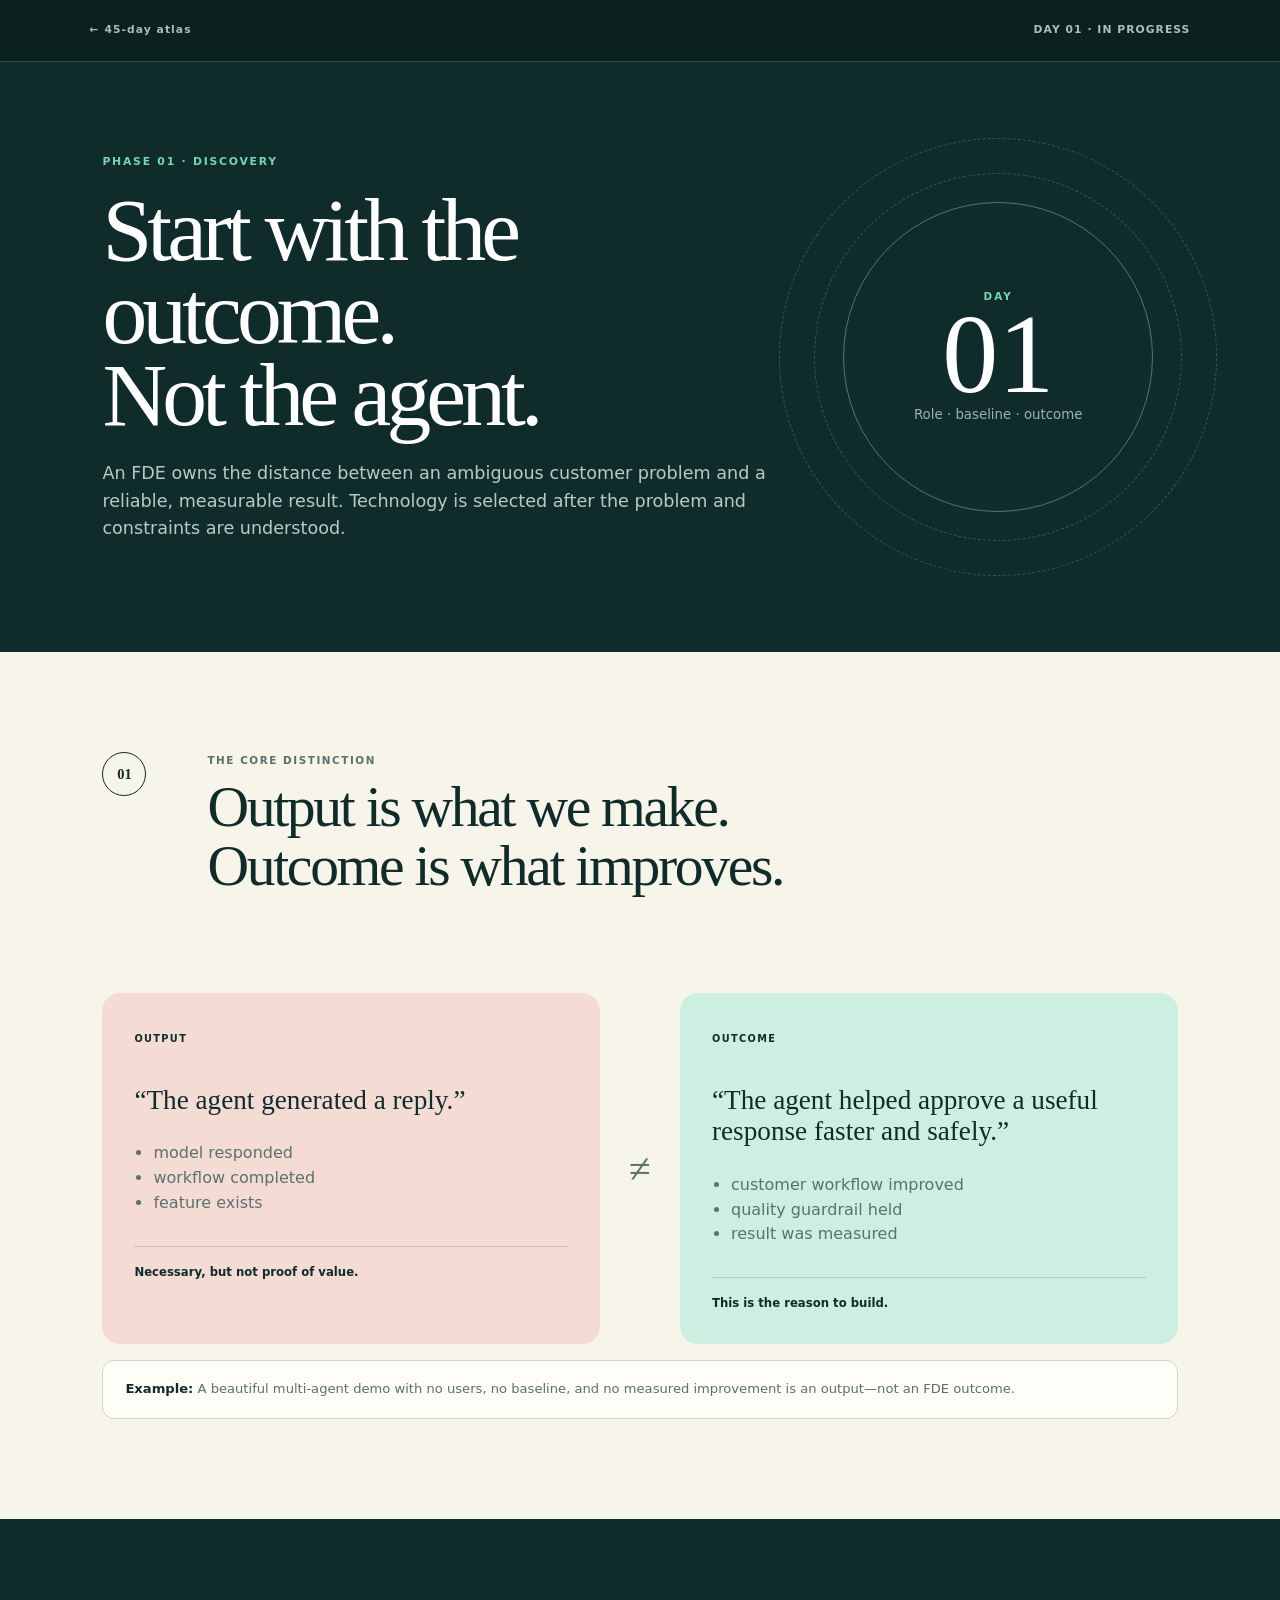
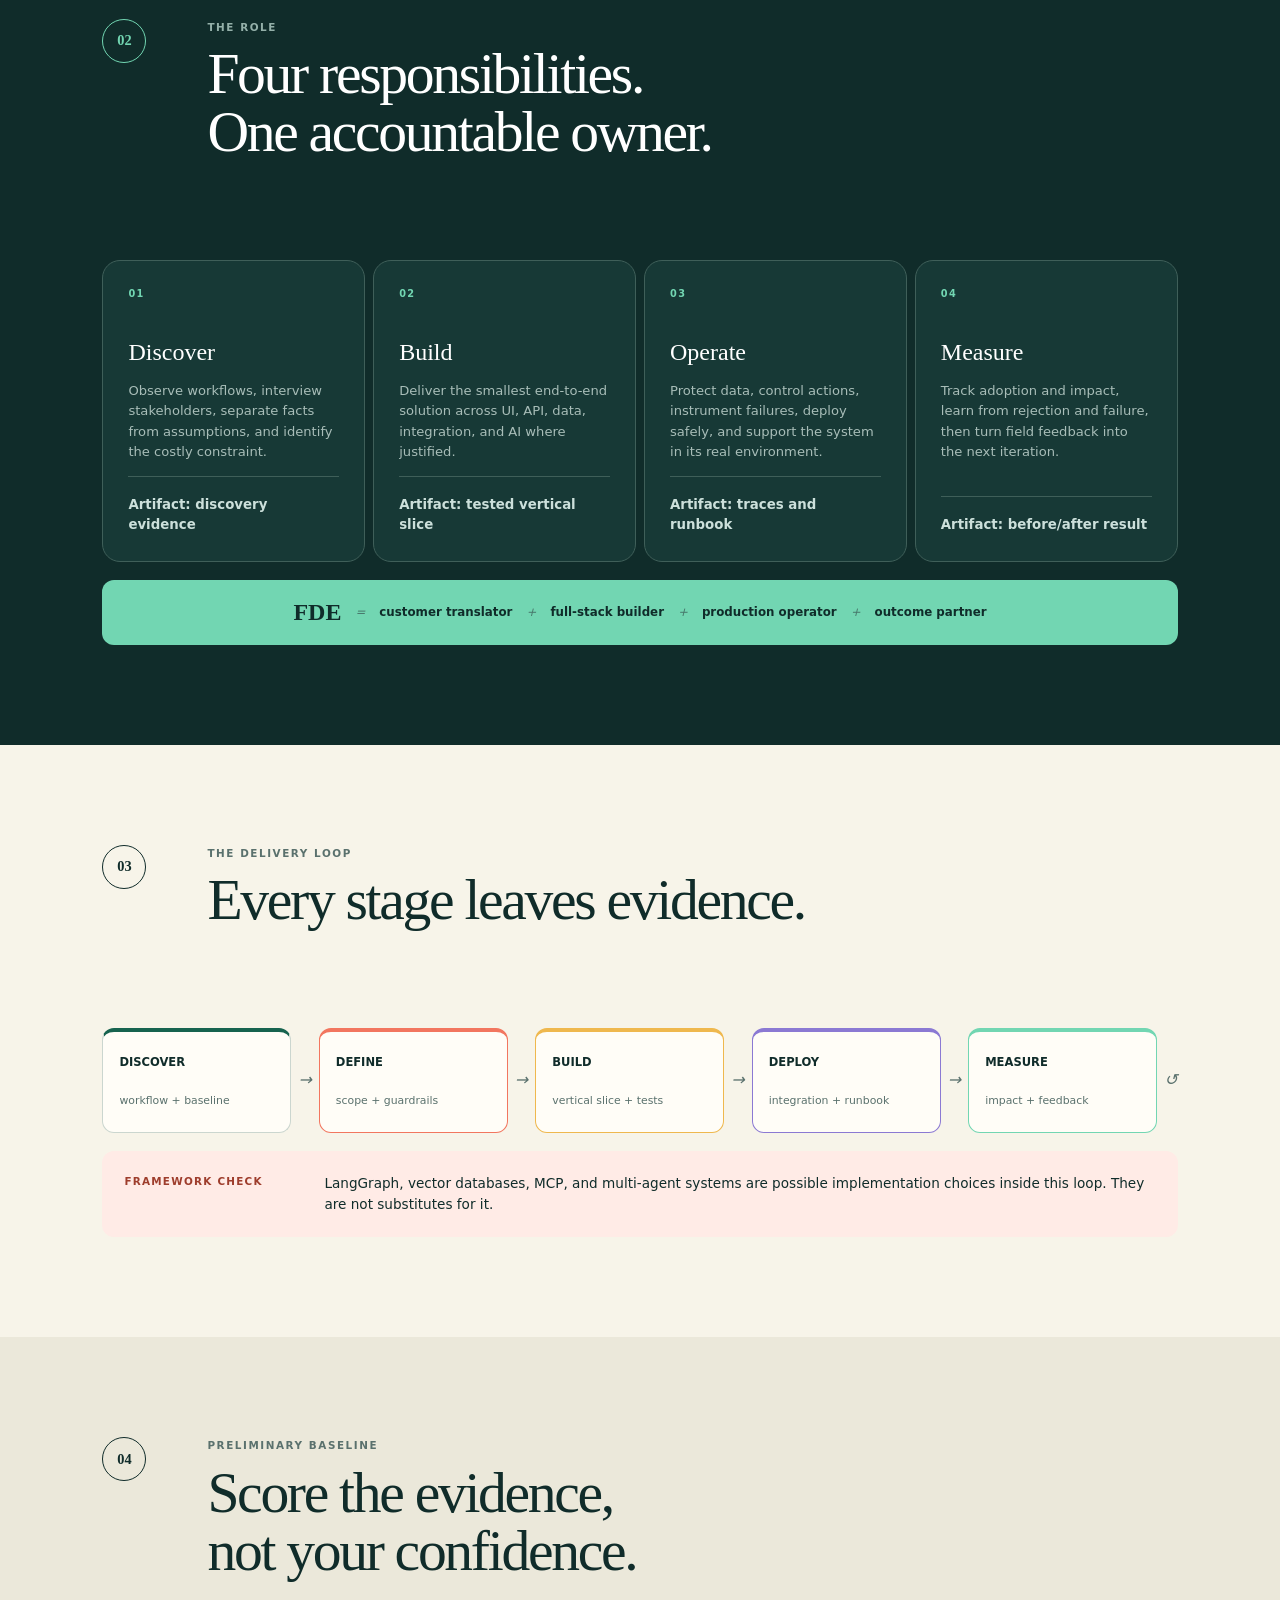
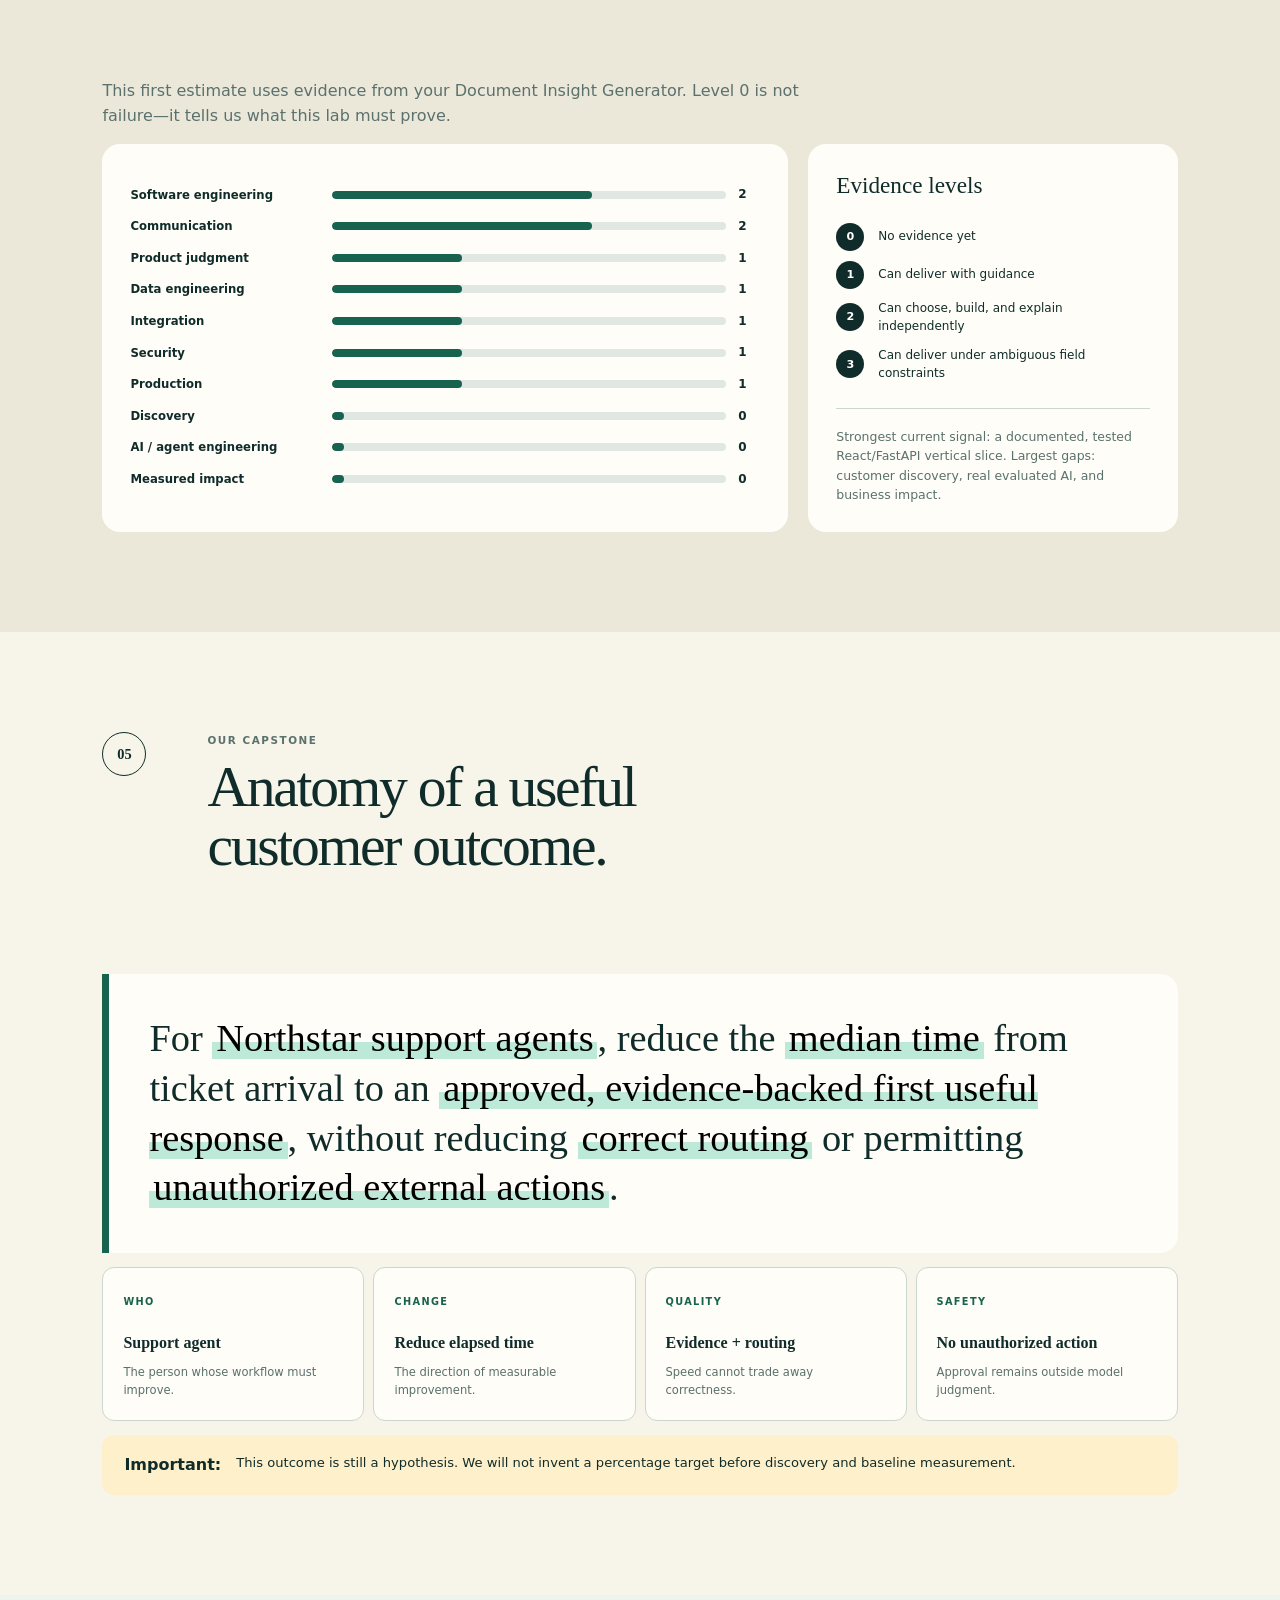
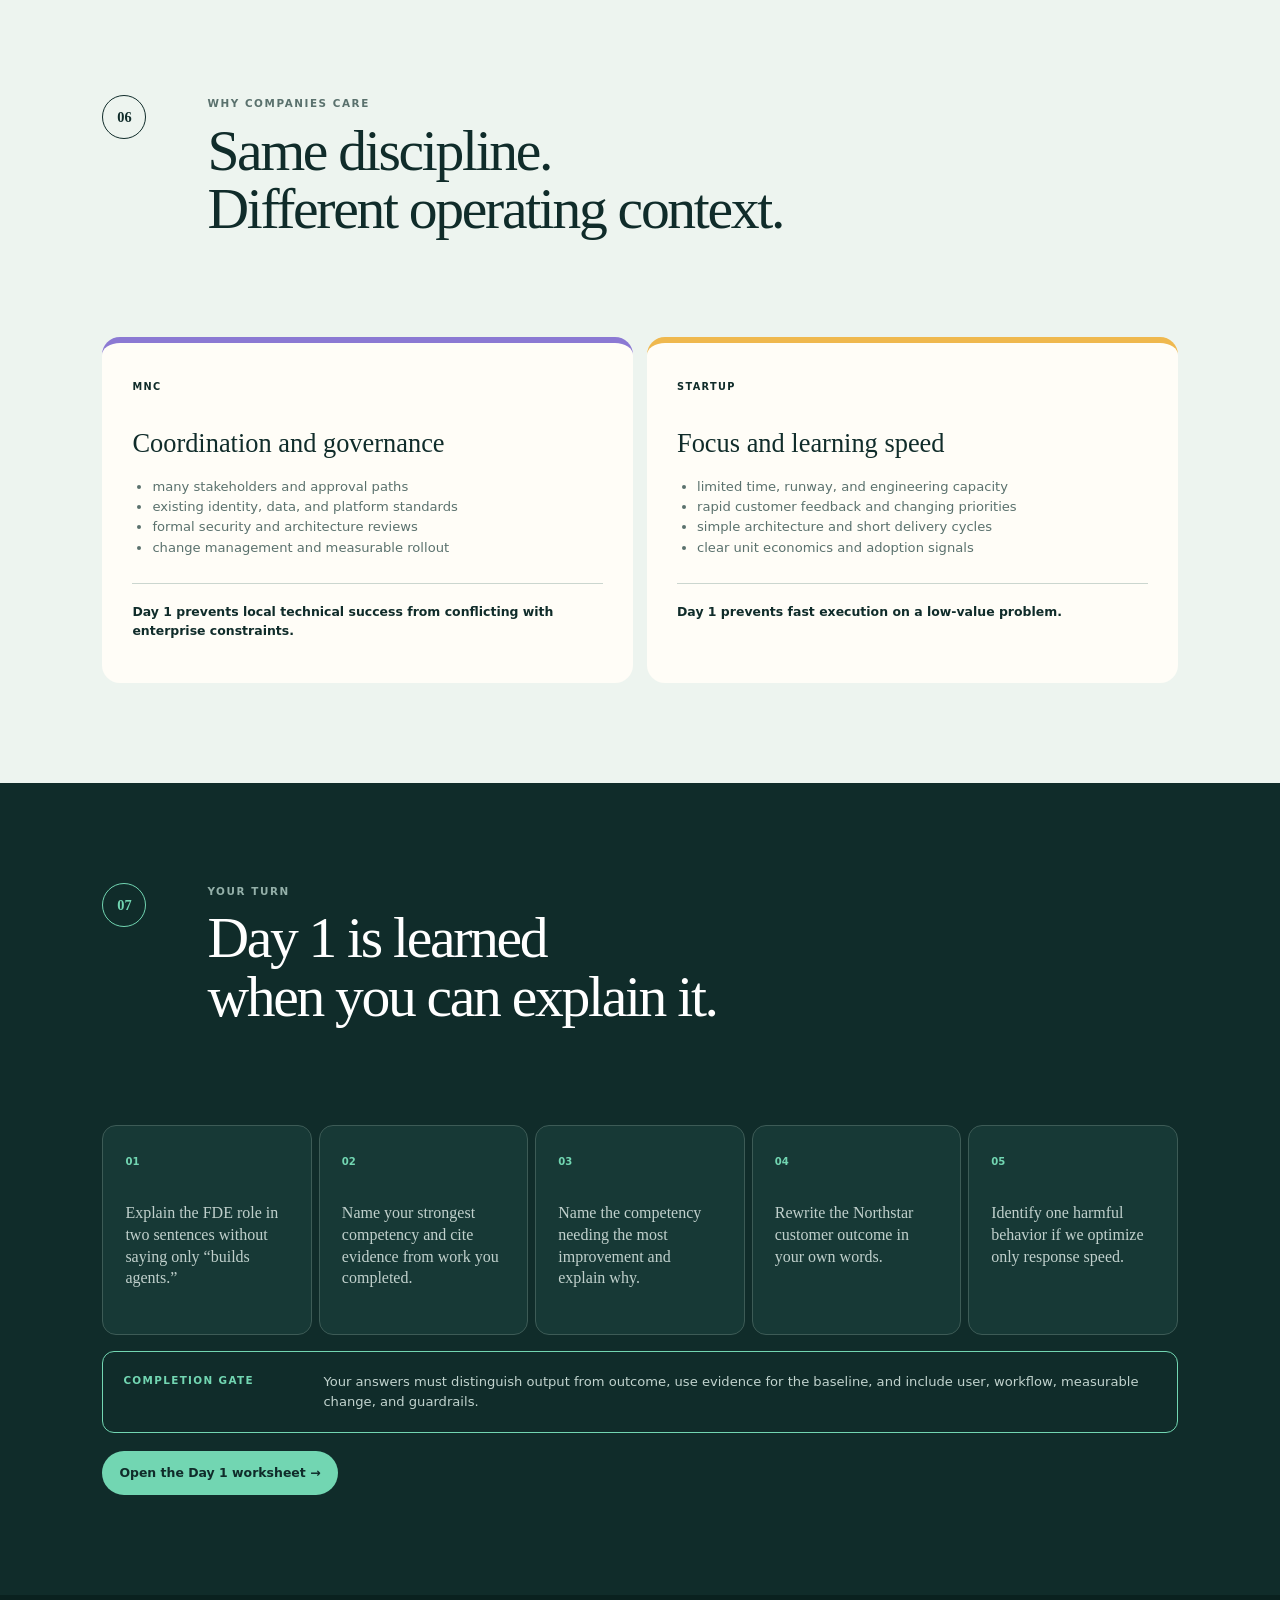
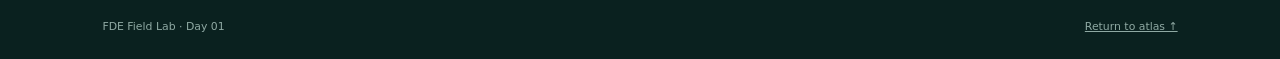
==== learning-atlas/days/day-01.html @ 6eaf43d4 "day-01: start FDE field learning lab Amp-Thread-ID: https://ampcode.com/threads/T-01a08b9e-457f-76ce" ====
<!doctype html>
<html lang="en">
<head>
  <meta charset="utf-8">
  <meta name="viewport" content="width=device-width, initial-scale=1">
  <meta name="description" content="Day 1 visual lesson: the FDE role, evidence baseline, and customer outcome.">
  <title>Day 01 — FDE Role & Customer Outcome</title>
  <link rel="stylesheet" href="day-01.css">
</head>
<body>
  <a class="skip" href="#lesson">Skip to lesson</a>
  <header class="topbar"><a href="../index.html">← 45-day atlas</a><span>DAY 01 · IN PROGRESS</span></header>

  <main id="lesson">
    <section class="hero">
      <div class="hero-copy">
        <p class="eyebrow">PHASE 01 · DISCOVERY</p>
        <h1>Start with the outcome.<br>Not the agent.</h1>
        <p>An FDE owns the distance between an ambiguous customer problem and a reliable, measurable result. Technology is selected after the problem and constraints are understood.</p>
      </div>
      <div class="day-stamp"><span>DAY</span><b>01</b><small>Role · baseline · outcome</small></div>
    </section>

    <section class="section contrast">
      <div class="section-title"><span>01</span><div><p>THE CORE DISTINCTION</p><h2>Output is what we make.<br>Outcome is what improves.</h2></div></div>
      <div class="contrast-grid">
        <article class="output"><span>OUTPUT</span><h3>“The agent generated a reply.”</h3><ul><li>model responded</li><li>workflow completed</li><li>feature exists</li></ul><b>Necessary, but not proof of value.</b></article>
        <div class="not-equal" aria-label="does not necessarily equal">≠</div>
        <article class="outcome"><span>OUTCOME</span><h3>“The agent helped approve a useful response faster and safely.”</h3><ul><li>customer workflow improved</li><li>quality guardrail held</li><li>result was measured</li></ul><b>This is the reason to build.</b></article>
      </div>
      <aside class="example"><b>Example:</b> A beautiful multi-agent demo with no users, no baseline, and no measured improvement is an output—not an FDE outcome.</aside>
    </section>

    <section class="section role">
      <div class="section-title light"><span>02</span><div><p>THE ROLE</p><h2>Four responsibilities.<br>One accountable owner.</h2></div></div>
      <div class="role-grid">
        <article><b>01</b><h3>Discover</h3><p>Observe workflows, interview stakeholders, separate facts from assumptions, and identify the costly constraint.</p><small>Artifact: discovery evidence</small></article>
        <article><b>02</b><h3>Build</h3><p>Deliver the smallest end-to-end solution across UI, API, data, integration, and AI where justified.</p><small>Artifact: tested vertical slice</small></article>
        <article><b>03</b><h3>Operate</h3><p>Protect data, control actions, instrument failures, deploy safely, and support the system in its real environment.</p><small>Artifact: traces and runbook</small></article>
        <article><b>04</b><h3>Measure</h3><p>Track adoption and impact, learn from rejection and failure, then turn field feedback into the next iteration.</p><small>Artifact: before/after result</small></article>
      </div>
      <div class="role-equation"><span>FDE</span><i>=</i><b>customer translator</b><i>+</i><b>full-stack builder</b><i>+</i><b>production operator</b><i>+</i><b>outcome partner</b></div>
    </section>

    <section class="section loop-section">
      <div class="section-title"><span>03</span><div><p>THE DELIVERY LOOP</p><h2>Every stage leaves evidence.</h2></div></div>
      <div class="loop">
        <article><b>DISCOVER</b><span>workflow + baseline</span></article><i>→</i>
        <article><b>DEFINE</b><span>scope + guardrails</span></article><i>→</i>
        <article><b>BUILD</b><span>vertical slice + tests</span></article><i>→</i>
        <article><b>DEPLOY</b><span>integration + runbook</span></article><i>→</i>
        <article><b>MEASURE</b><span>impact + feedback</span></article><i>↺</i>
      </div>
      <div class="framework-warning"><span>FRAMEWORK CHECK</span><p>LangGraph, vector databases, MCP, and multi-agent systems are possible implementation choices inside this loop. They are not substitutes for it.</p></div>
    </section>

    <section class="section baseline">
      <div class="section-title"><span>04</span><div><p>PRELIMINARY BASELINE</p><h2>Score the evidence,<br>not your confidence.</h2></div></div>
      <p class="intro">This first estimate uses evidence from your Document Insight Generator. Level 0 is not failure—it tells us what this lab must prove.</p>
      <div class="baseline-layout">
        <div class="bars" aria-label="Preliminary competency levels from zero to three">
          <div><span>Software engineering</span><i><b style="--score: 66%"></b></i><strong>2</strong></div>
          <div><span>Communication</span><i><b style="--score: 66%"></b></i><strong>2</strong></div>
          <div><span>Product judgment</span><i><b style="--score: 33%"></b></i><strong>1</strong></div>
          <div><span>Data engineering</span><i><b style="--score: 33%"></b></i><strong>1</strong></div>
          <div><span>Integration</span><i><b style="--score: 33%"></b></i><strong>1</strong></div>
          <div><span>Security</span><i><b style="--score: 33%"></b></i><strong>1</strong></div>
          <div><span>Production</span><i><b style="--score: 33%"></b></i><strong>1</strong></div>
          <div><span>Discovery</span><i><b style="--score: 3%"></b></i><strong>0</strong></div>
          <div><span>AI / agent engineering</span><i><b style="--score: 3%"></b></i><strong>0</strong></div>
          <div><span>Measured impact</span><i><b style="--score: 3%"></b></i><strong>0</strong></div>
        </div>
        <div class="level-key"><h3>Evidence levels</h3><div><b>0</b><span>No evidence yet</span></div><div><b>1</b><span>Can deliver with guidance</span></div><div><b>2</b><span>Can choose, build, and explain independently</span></div><div><b>3</b><span>Can deliver under ambiguous field constraints</span></div><p>Strongest current signal: a documented, tested React/FastAPI vertical slice. Largest gaps: customer discovery, real evaluated AI, and business impact.</p></div>
      </div>
    </section>

    <section class="section customer-outcome">
      <div class="section-title"><span>05</span><div><p>OUR CAPSTONE</p><h2>Anatomy of a useful<br>customer outcome.</h2></div></div>
      <blockquote>For <mark>Northstar support agents</mark>, reduce the <mark>median time</mark> from ticket arrival to an <mark>approved, evidence-backed first useful response</mark>, without reducing <mark>correct routing</mark> or permitting <mark>unauthorized external actions</mark>.</blockquote>
      <div class="anatomy">
        <article><span>WHO</span><b>Support agent</b><p>The person whose workflow must improve.</p></article>
        <article><span>CHANGE</span><b>Reduce elapsed time</b><p>The direction of measurable improvement.</p></article>
        <article><span>QUALITY</span><b>Evidence + routing</b><p>Speed cannot trade away correctness.</p></article>
        <article><span>SAFETY</span><b>No unauthorized action</b><p>Approval remains outside model judgment.</p></article>
      </div>
      <div class="hypothesis"><b>Important:</b><p>This outcome is still a hypothesis. We will not invent a percentage target before discovery and baseline measurement.</p></div>
    </section>

    <section class="section contexts">
      <div class="section-title"><span>06</span><div><p>WHY COMPANIES CARE</p><h2>Same discipline.<br>Different operating context.</h2></div></div>
      <div class="context-grid">
        <article class="mnc"><span>MNC</span><h3>Coordination and governance</h3><ul><li>many stakeholders and approval paths</li><li>existing identity, data, and platform standards</li><li>formal security and architecture reviews</li><li>change management and measurable rollout</li></ul><p>Day 1 prevents local technical success from conflicting with enterprise constraints.</p></article>
        <article class="startup"><span>STARTUP</span><h3>Focus and learning speed</h3><ul><li>limited time, runway, and engineering capacity</li><li>rapid customer feedback and changing priorities</li><li>simple architecture and short delivery cycles</li><li>clear unit economics and adoption signals</li></ul><p>Day 1 prevents fast execution on a low-value problem.</p></article>
      </div>
    </section>

    <section class="section exercise">
      <div class="section-title light"><span>07</span><div><p>YOUR TURN</p><h2>Day 1 is learned<br>when you can explain it.</h2></div></div>
      <ol>
        <li><span>01</span><p>Explain the FDE role in two sentences without saying only “builds agents.”</p></li>
        <li><span>02</span><p>Name your strongest competency and cite evidence from work you completed.</p></li>
        <li><span>03</span><p>Name the competency needing the most improvement and explain why.</p></li>
        <li><span>04</span><p>Rewrite the Northstar customer outcome in your own words.</p></li>
        <li><span>05</span><p>Identify one harmful behavior if we optimize only response speed.</p></li>
      </ol>
      <div class="gate"><span>COMPLETION GATE</span><p>Your answers must distinguish output from outcome, use evidence for the baseline, and include user, workflow, measurable change, and guardrails.</p></div>
      <a class="worksheet" href="../../progress/day-01.md">Open the Day 1 worksheet →</a>
    </section>
  </main>
  <footer><span>FDE Field Lab · Day 01</span><a href="../index.html">Return to atlas ↑</a></footer>
</body>
</html>
---- learning-atlas/days/day-01.css ----
:root { --ink:#102c2a; --deep:#0a211f; --paper:#f7f4e9; --white:#fffdf7; --muted:#5a716d; --mint:#72d6b2; --mint-dark:#17634f; --coral:#f2765f; --amber:#efb84e; --violet:#8b79d3; --line:#cbd6cf; --radius:18px; }
* { box-sizing:border-box; }
html { scroll-behavior:smooth; }
body { margin:0; background:var(--paper); color:var(--ink); font-family:Inter,ui-sans-serif,system-ui,-apple-system,"Segoe UI",sans-serif; line-height:1.55; }
a { color:inherit; }
.skip { position:fixed; top:-100px; left:20px; z-index:50; padding:10px 14px; background:var(--mint); color:var(--ink); }.skip:focus{top:10px}
.topbar { min-height:62px; padding:0 clamp(20px,7vw,110px); display:flex; justify-content:space-between; align-items:center; background:var(--deep); color:#a9c0ba; border-bottom:1px solid #294943; font-size:.67rem; font-weight:850; letter-spacing:.1em; }.topbar a{text-decoration:none}.topbar a:hover{color:white}
.hero { min-height:590px; padding:90px clamp(20px,8vw,130px); display:grid; grid-template-columns:1.3fr .7fr; gap:50px; align-items:center; overflow:hidden; background:var(--ink); color:white; }
.eyebrow { color:var(--mint); font-size:.68rem; font-weight:900; letter-spacing:.16em; }
h1,h2,h3,p{margin-top:0}.hero h1{margin:18px 0 24px; font:500 clamp(3.4rem,7vw,7.2rem)/.92 Georgia,serif; letter-spacing:-.055em}.hero-copy>p:last-child{max-width:700px;color:#b7cbc5;font-size:1.1rem}
.day-stamp { width:min(310px,100%); aspect-ratio:1; justify-self:center; display:flex; flex-direction:column; align-items:center; justify-content:center; position:relative; border:1px solid #54746d; border-radius:50%; }.day-stamp::before,.day-stamp::after{content:"";position:absolute;border:1px dashed #385952;border-radius:50%}.day-stamp::before{inset:-30px}.day-stamp::after{inset:-65px}.day-stamp span{color:var(--mint);font-size:.65rem;font-weight:900;letter-spacing:.2em}.day-stamp b{font:500 7rem/.9 Georgia,serif}.day-stamp small{color:#9bb3ad}
.section { max-width:1500px; margin:auto; padding:100px clamp(20px,8vw,130px); }.section-title{display:grid;grid-template-columns:80px 1fr;gap:25px;margin-bottom:50px}.section-title>span{width:44px;height:44px;display:grid;place-items:center;border:1px solid var(--ink);border-radius:50%;font:700 .9rem Georgia,serif}.section-title p{margin-bottom:10px;color:var(--muted);font-size:.65rem;font-weight:900;letter-spacing:.15em}.section-title h2{font:500 clamp(2.3rem,4.5vw,4.6rem)/1.02 Georgia,serif;letter-spacing:-.04em}.section-title.light>span{border-color:var(--mint);color:var(--mint)}.section-title.light p{color:#94b0a9}.section-title.light h2{color:white}
.contrast-grid{display:grid;grid-template-columns:1fr 80px 1fr;align-items:stretch}.contrast-grid article{padding:32px;border-radius:var(--radius)}.contrast-grid article>span,.role-grid b,.anatomy span,.context-grid>article>span{font-size:.61rem;font-weight:900;letter-spacing:.14em}.contrast-grid h3{margin:35px 0 25px;font:500 1.7rem/1.15 Georgia,serif}.contrast-grid ul{padding-left:19px;color:var(--muted)}.contrast-grid article>b{display:block;margin-top:30px;padding-top:16px;border-top:1px solid rgba(16,44,42,.16);font-size:.73rem}.output{background:#f4dcd5}.outcome{background:#ccefe1}.not-equal{align-self:center;text-align:center;font:500 2.5rem Georgia,serif;color:var(--muted)}.example{margin-top:16px;padding:18px 22px;border:1px solid var(--line);border-radius:12px;background:var(--white);color:var(--muted);font-size:.82rem}.example b{color:var(--ink)}
.role { max-width:none;background:var(--ink);color:white}.role-grid{display:grid;grid-template-columns:repeat(4,1fr);gap:8px}.role-grid article{min-height:290px;padding:25px;display:flex;flex-direction:column;border:1px solid #3f5f59;border-radius:var(--radius);background:#173936}.role-grid b{color:var(--mint)}.role-grid h3{margin:38px 0 15px;font:500 1.5rem Georgia,serif}.role-grid p{color:#a8bdb8;font-size:.82rem}.role-grid small{margin-top:auto;padding-top:18px;border-top:1px solid #3f5f59;color:#cce0db;font-weight:700}.role-equation{margin-top:18px;padding:19px;display:flex;gap:14px;align-items:center;justify-content:center;flex-wrap:wrap;border-radius:12px;background:var(--mint);color:var(--ink);font-size:.74rem}.role-equation span{font:600 1.5rem Georgia,serif}.role-equation i{color:#47786b}
.loop{display:flex;gap:7px;align-items:stretch}.loop article{flex:1;padding:22px 16px;display:flex;flex-direction:column;border:1px solid var(--line);border-top:4px solid var(--mint-dark);border-radius:12px;background:var(--white)}.loop article:nth-of-type(2){border-color:var(--coral)}.loop article:nth-of-type(3){border-color:var(--amber)}.loop article:nth-of-type(4){border-color:var(--violet)}.loop article:nth-of-type(5){border-color:var(--mint)}.loop b{font-size:.72rem}.loop span{margin-top:22px;color:var(--muted);font-size:.68rem}.loop i{align-self:center;color:var(--muted)}.framework-warning{margin-top:18px;padding:22px;display:grid;grid-template-columns:180px 1fr;gap:20px;border-radius:12px;background:#ffebe6}.framework-warning span{color:#9e3d2c;font-size:.65rem;font-weight:900;letter-spacing:.12em}.framework-warning p{margin:0;font-size:.85rem}
.baseline{max-width:none;background:#ebe8da}.intro{max-width:740px;color:var(--muted)}.baseline-layout{display:grid;grid-template-columns:1.3fr .7fr;gap:20px}.bars,.level-key{padding:28px;border-radius:var(--radius);background:var(--white)}.bars>div{display:grid;grid-template-columns:190px 1fr 22px;gap:12px;align-items:center;margin:13px 0}.bars span{font-size:.73rem;font-weight:700}.bars i{height:8px;overflow:hidden;border-radius:999px;background:#e1e7e2}.bars i b{display:block;width:var(--score);height:100%;border-radius:inherit;background:var(--mint-dark)}.bars strong{font-size:.75rem}.level-key h3{font:500 1.45rem Georgia,serif}.level-key>div{display:grid;grid-template-columns:32px 1fr;gap:10px;align-items:center;margin:10px 0}.level-key>div b{width:28px;height:28px;display:grid;place-items:center;border-radius:50%;background:var(--ink);color:white;font-size:.7rem}.level-key>div span{font-size:.75rem}.level-key>p{margin:25px 0 0;padding-top:18px;border-top:1px solid var(--line);color:var(--muted);font-size:.78rem}
.customer-outcome blockquote{margin:0;padding:40px;border-left:7px solid var(--mint-dark);border-radius:0 var(--radius) var(--radius) 0;background:var(--white);font:500 clamp(1.7rem,3vw,3rem)/1.3 Georgia,serif}.customer-outcome mark{padding:0 .1em;background:linear-gradient(transparent 60%,#bce9d8 60%)}.anatomy{display:grid;grid-template-columns:repeat(4,1fr);gap:9px;margin-top:14px}.anatomy article{padding:20px;border:1px solid var(--line);border-radius:12px;background:var(--white)}.anatomy span{color:var(--mint-dark)}.anatomy b{display:block;margin:18px 0 8px;font-family:Georgia,serif}.anatomy p{margin:0;color:var(--muted);font-size:.72rem}.hypothesis{margin-top:14px;padding:18px 22px;display:flex;gap:15px;border-radius:12px;background:#fff0cc}.hypothesis p{margin:0;font-size:.82rem}
.contexts{max-width:none;background:#edf4ef}.context-grid{display:grid;grid-template-columns:1fr 1fr;gap:14px}.context-grid article{padding:30px;border-radius:var(--radius);background:var(--white)}.context-grid .mnc{border-top:6px solid var(--violet)}.context-grid .startup{border-top:6px solid var(--amber)}.context-grid h3{margin:30px 0 18px;font:500 1.65rem Georgia,serif}.context-grid ul{padding-left:20px;color:var(--muted);font-size:.82rem}.context-grid p{margin-top:25px;padding-top:18px;border-top:1px solid var(--line);font-weight:700;font-size:.78rem}
.exercise{max-width:none;background:var(--ink);color:white}.exercise ol{padding:0;display:grid;grid-template-columns:repeat(5,1fr);gap:7px;list-style:none}.exercise li{min-height:210px;padding:22px;border:1px solid #3d5b56;border-radius:14px;background:#173936}.exercise li span{color:var(--mint);font-size:.63rem;font-weight:900}.exercise li p{margin-top:30px;color:#c0d0cc;font:500 1rem/1.35 Georgia,serif}.gate{margin-top:16px;padding:20px;display:grid;grid-template-columns:180px 1fr;gap:20px;border:1px solid var(--mint);border-radius:12px}.gate span{color:var(--mint);font-size:.65rem;font-weight:900;letter-spacing:.13em}.gate p{margin:0;color:#c1d3ce;font-size:.82rem}.worksheet{display:inline-block;margin-top:18px;padding:12px 17px;border-radius:999px;background:var(--mint);color:var(--ink);text-decoration:none;font-size:.78rem;font-weight:850}
footer{padding:24px clamp(20px,8vw,130px);display:flex;justify-content:space-between;background:var(--deep);color:#8fa9a3;font-size:.68rem}
@media(max-width:1000px){.hero{grid-template-columns:1fr}.day-stamp{width:230px}.role-grid{grid-template-columns:1fr 1fr}.baseline-layout{grid-template-columns:1fr}.exercise ol{grid-template-columns:repeat(3,1fr)}}
@media(max-width:700px){.hero{padding:70px 20px}.day-stamp{width:190px}.section{padding:70px 20px}.section-title{grid-template-columns:1fr;gap:12px}.contrast-grid,.context-grid{grid-template-columns:1fr}.not-equal{padding:12px}.role-grid,.anatomy{grid-template-columns:1fr 1fr}.loop{display:grid;grid-template-columns:1fr 1fr}.loop i{display:none}.framework-warning,.gate{grid-template-columns:1fr;gap:5px}.bars>div{grid-template-columns:130px 1fr 20px}.exercise ol{grid-template-columns:1fr 1fr}}
@media(max-width:420px){.role-grid,.anatomy,.loop,.exercise ol{grid-template-columns:1fr}.topbar{align-items:flex-start;gap:5px;flex-direction:column;padding:12px 20px}.contrast-grid article{padding:24px}.customer-outcome blockquote{padding:25px}.bars{padding:18px}.bars>div{grid-template-columns:110px 1fr 18px}}
@media(prefers-reduced-motion:reduce){html{scroll-behavior:auto}}
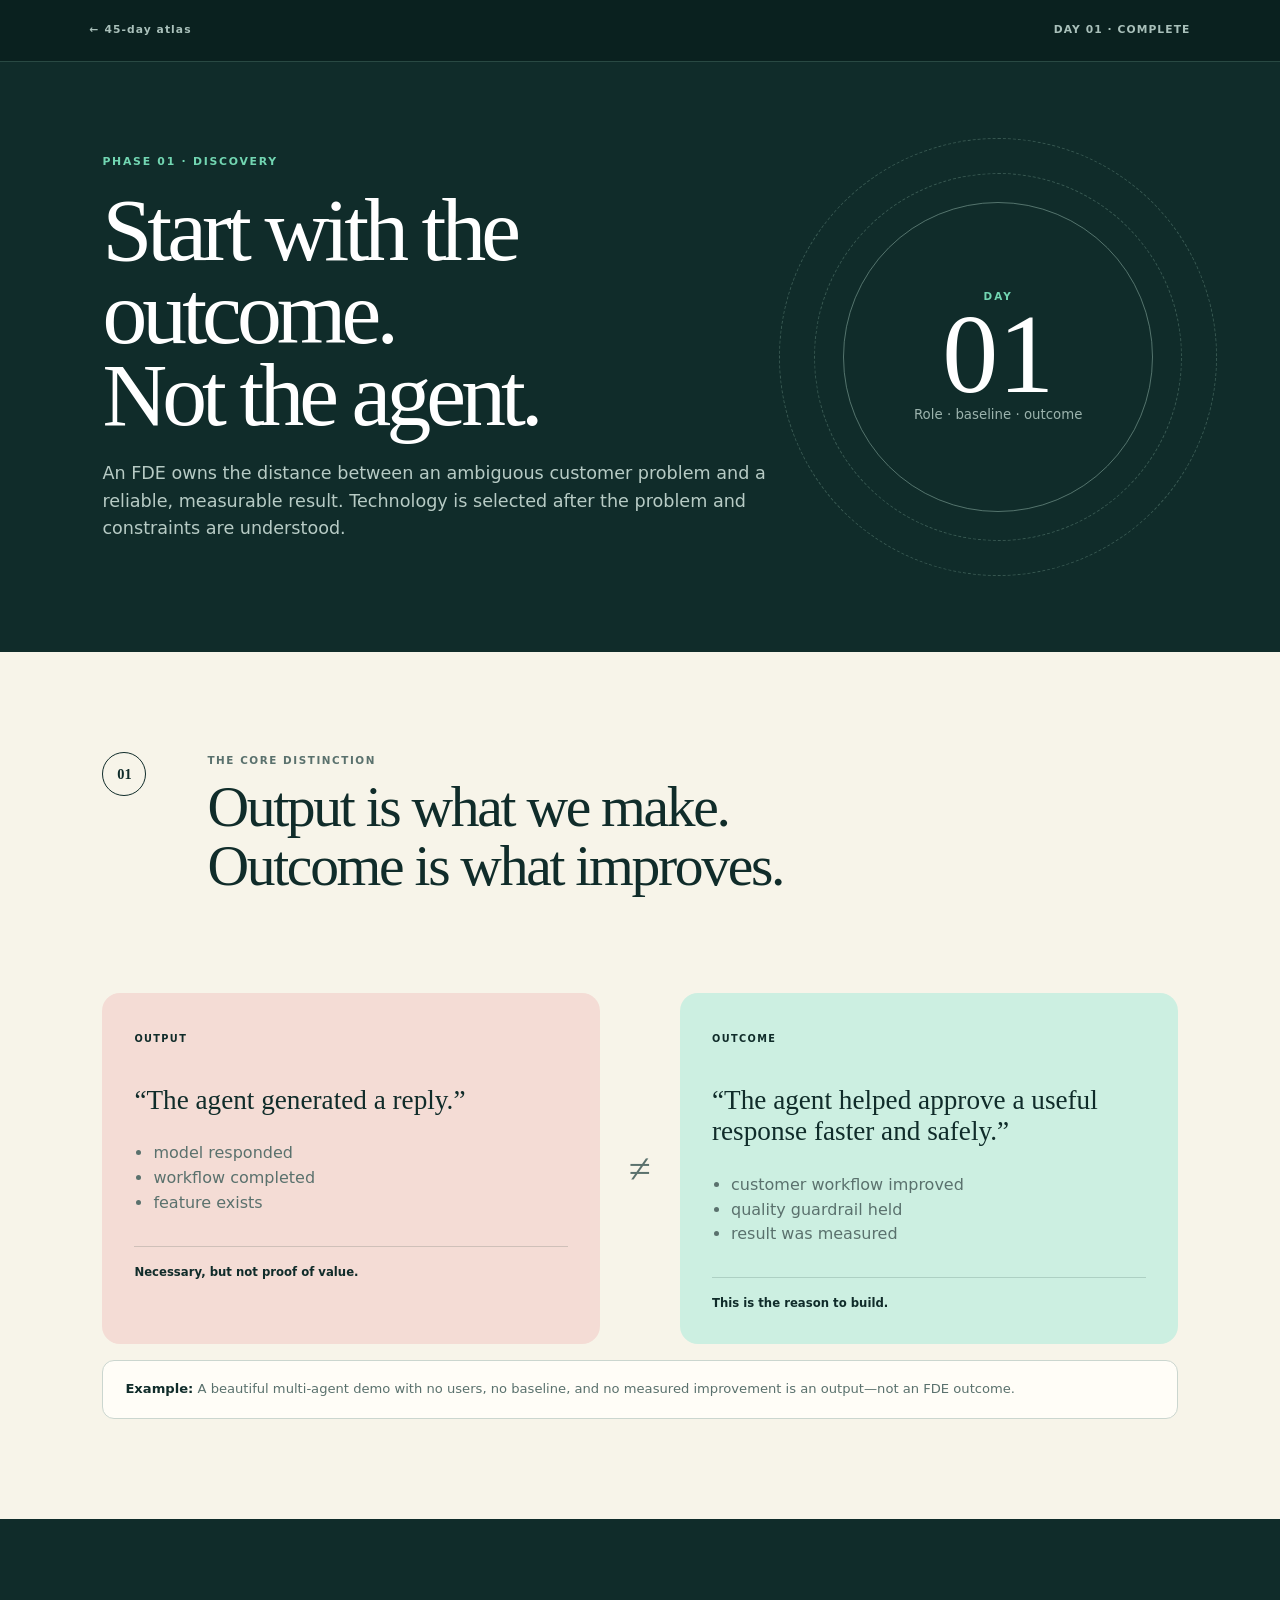
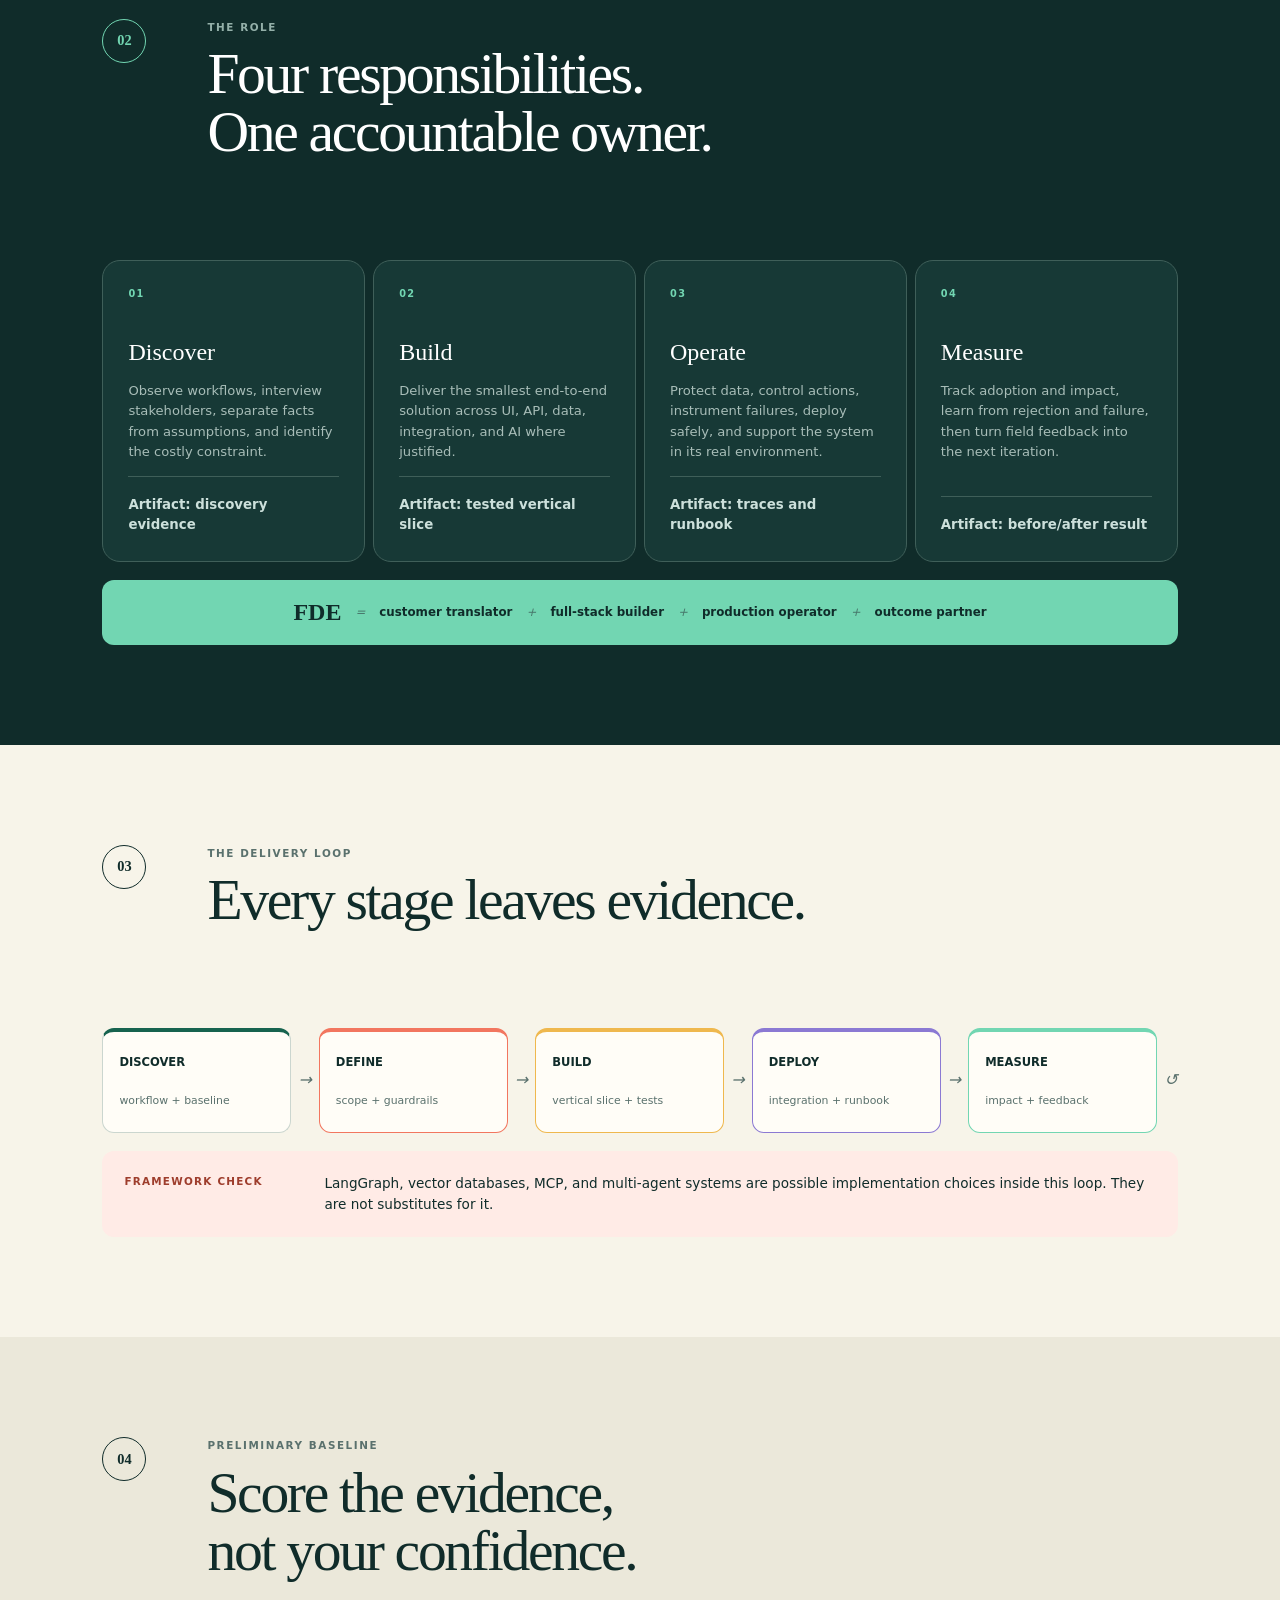
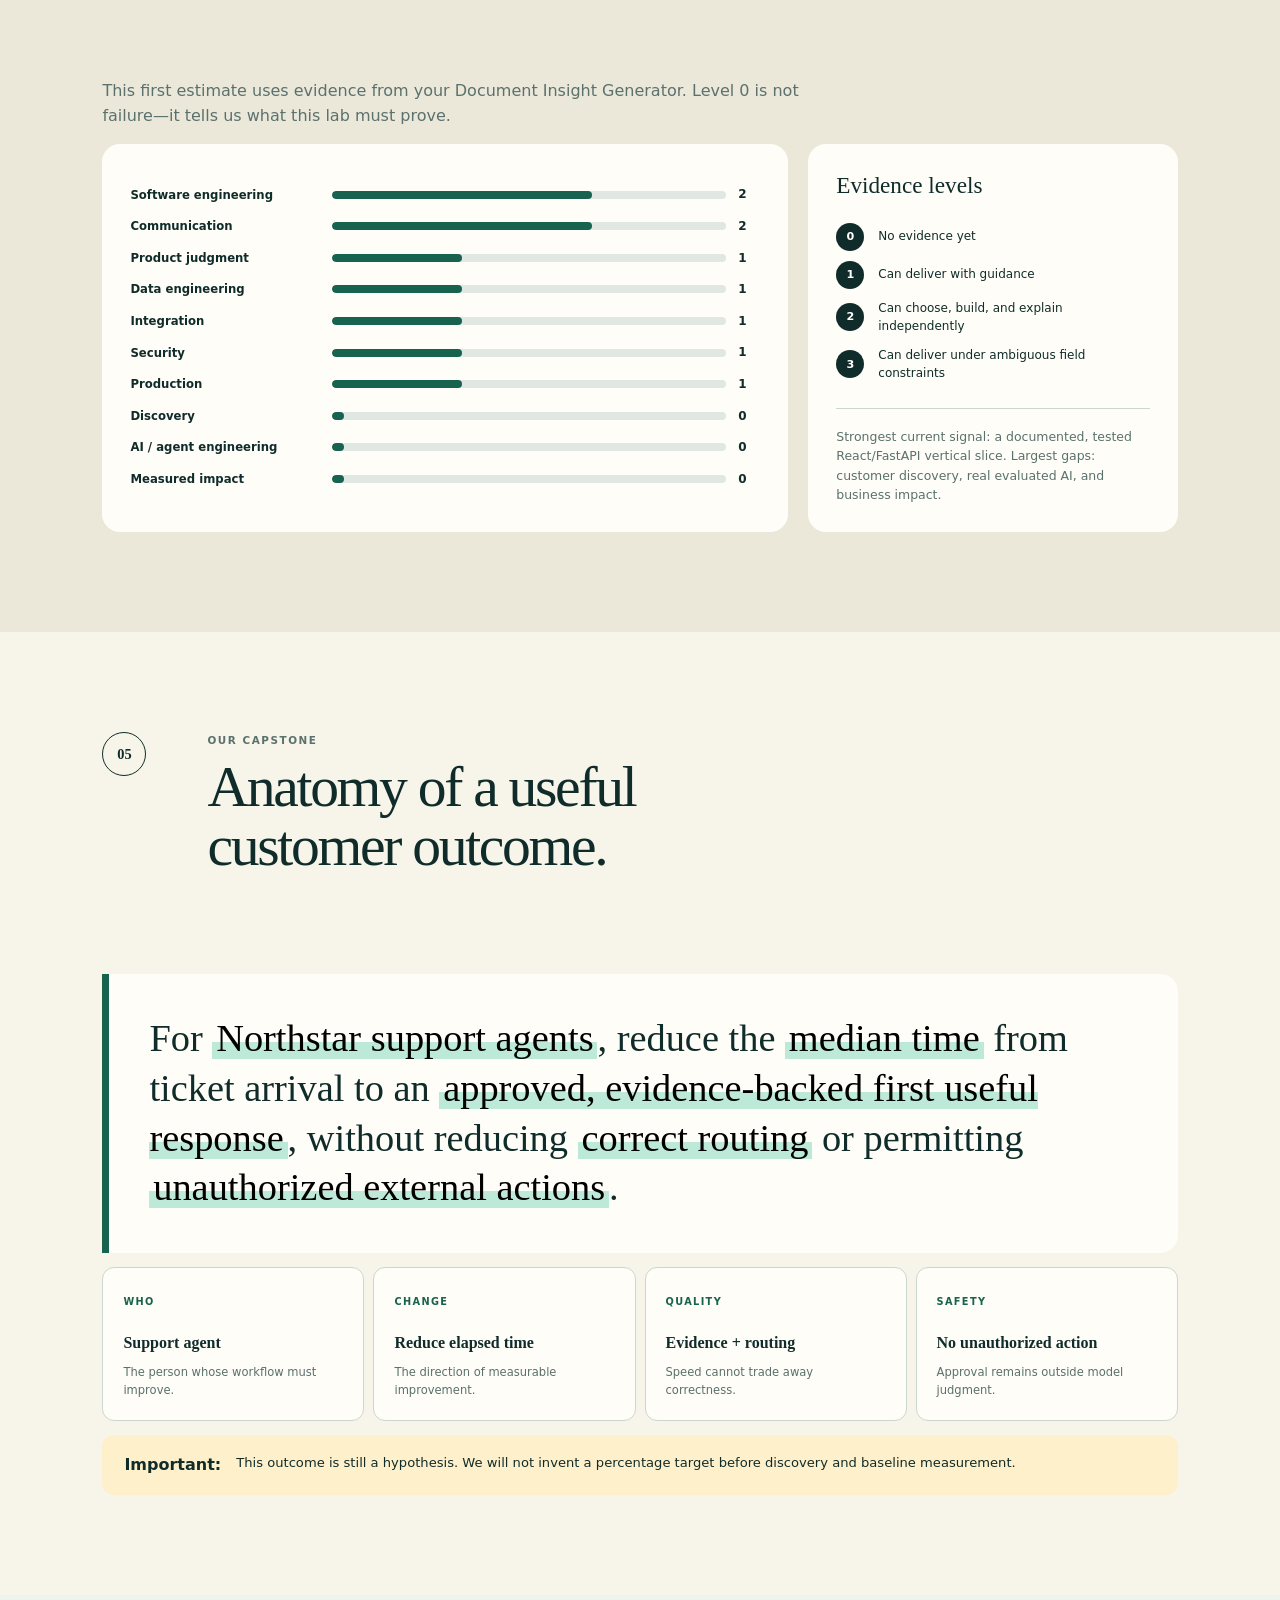
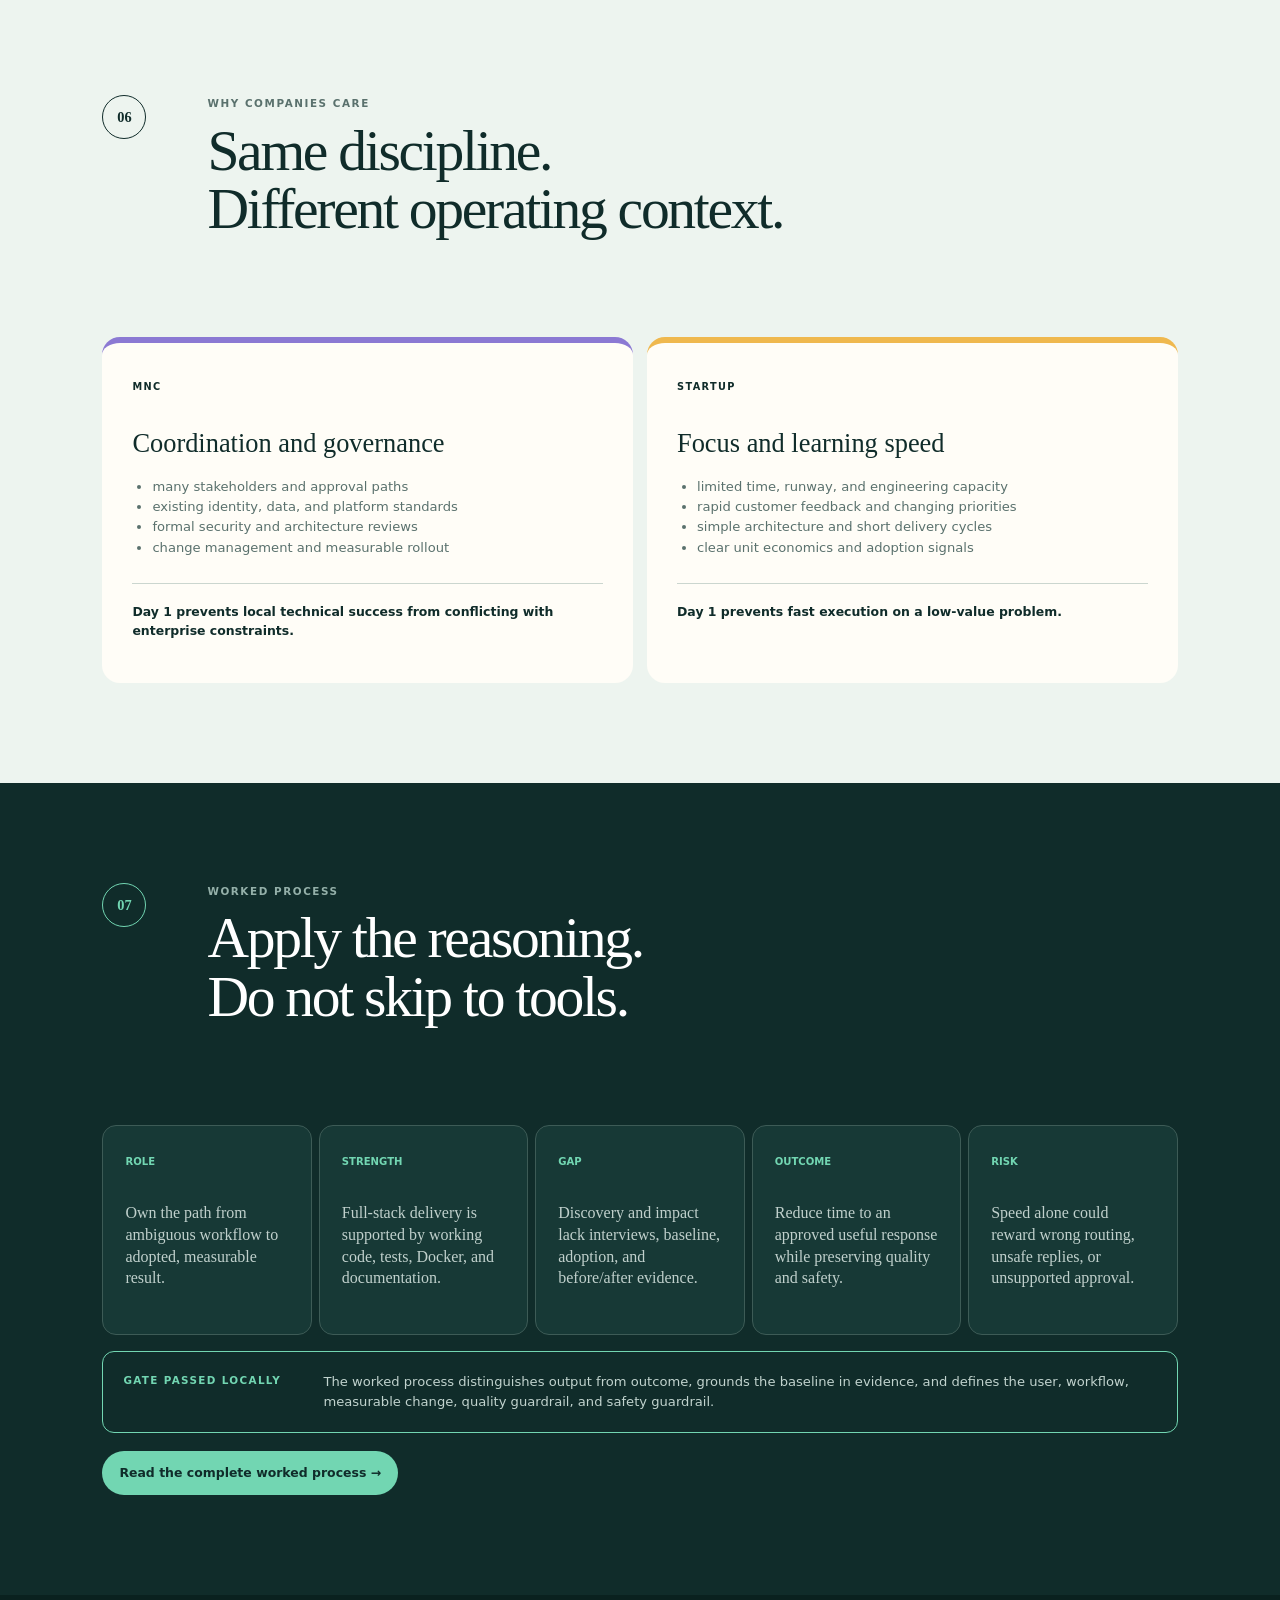
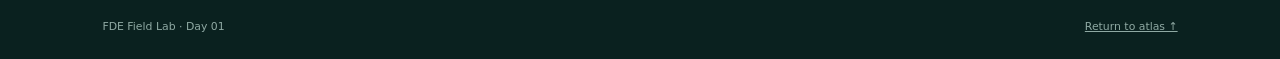
==== commit 1f670c44: "day-01: complete FDE outcome definition Amp-Thread-ID: https://ampcode.com/threads/T-01a08b9e-457f-7" ====
--- a/learning-atlas/days/day-01.html
+++ b/learning-atlas/days/day-01.html
@@ -9,7 +9,7 @@
 </head>
 <body>
   <a class="skip" href="#lesson">Skip to lesson</a>
-  <header class="topbar"><a href="../index.html">← 45-day atlas</a><span>DAY 01 · IN PROGRESS</span></header>
+  <header class="topbar"><a href="../index.html">← 45-day atlas</a><span>DAY 01 · COMPLETE</span></header>
 
   <main id="lesson">
     <section class="hero">
@@ -95,16 +95,16 @@
     </section>
 
     <section class="section exercise">
-      <div class="section-title light"><span>07</span><div><p>YOUR TURN</p><h2>Day 1 is learned<br>when you can explain it.</h2></div></div>
+      <div class="section-title light"><span>07</span><div><p>WORKED PROCESS</p><h2>Apply the reasoning.<br>Do not skip to tools.</h2></div></div>
       <ol>
-        <li><span>01</span><p>Explain the FDE role in two sentences without saying only “builds agents.”</p></li>
-        <li><span>02</span><p>Name your strongest competency and cite evidence from work you completed.</p></li>
-        <li><span>03</span><p>Name the competency needing the most improvement and explain why.</p></li>
-        <li><span>04</span><p>Rewrite the Northstar customer outcome in your own words.</p></li>
-        <li><span>05</span><p>Identify one harmful behavior if we optimize only response speed.</p></li>
+        <li><span>ROLE</span><p>Own the path from ambiguous workflow to adopted, measurable result.</p></li>
+        <li><span>STRENGTH</span><p>Full-stack delivery is supported by working code, tests, Docker, and documentation.</p></li>
+        <li><span>GAP</span><p>Discovery and impact lack interviews, baseline, adoption, and before/after evidence.</p></li>
+        <li><span>OUTCOME</span><p>Reduce time to an approved useful response while preserving quality and safety.</p></li>
+        <li><span>RISK</span><p>Speed alone could reward wrong routing, unsafe replies, or unsupported approval.</p></li>
       </ol>
-      <div class="gate"><span>COMPLETION GATE</span><p>Your answers must distinguish output from outcome, use evidence for the baseline, and include user, workflow, measurable change, and guardrails.</p></div>
-      <a class="worksheet" href="../../progress/day-01.md">Open the Day 1 worksheet →</a>
+      <div class="gate"><span>GATE PASSED LOCALLY</span><p>The worked process distinguishes output from outcome, grounds the baseline in evidence, and defines the user, workflow, measurable change, quality guardrail, and safety guardrail.</p></div>
+      <a class="worksheet" href="../../progress/day-01.md">Read the complete worked process →</a>
     </section>
   </main>
   <footer><span>FDE Field Lab · Day 01</span><a href="../index.html">Return to atlas ↑</a></footer>
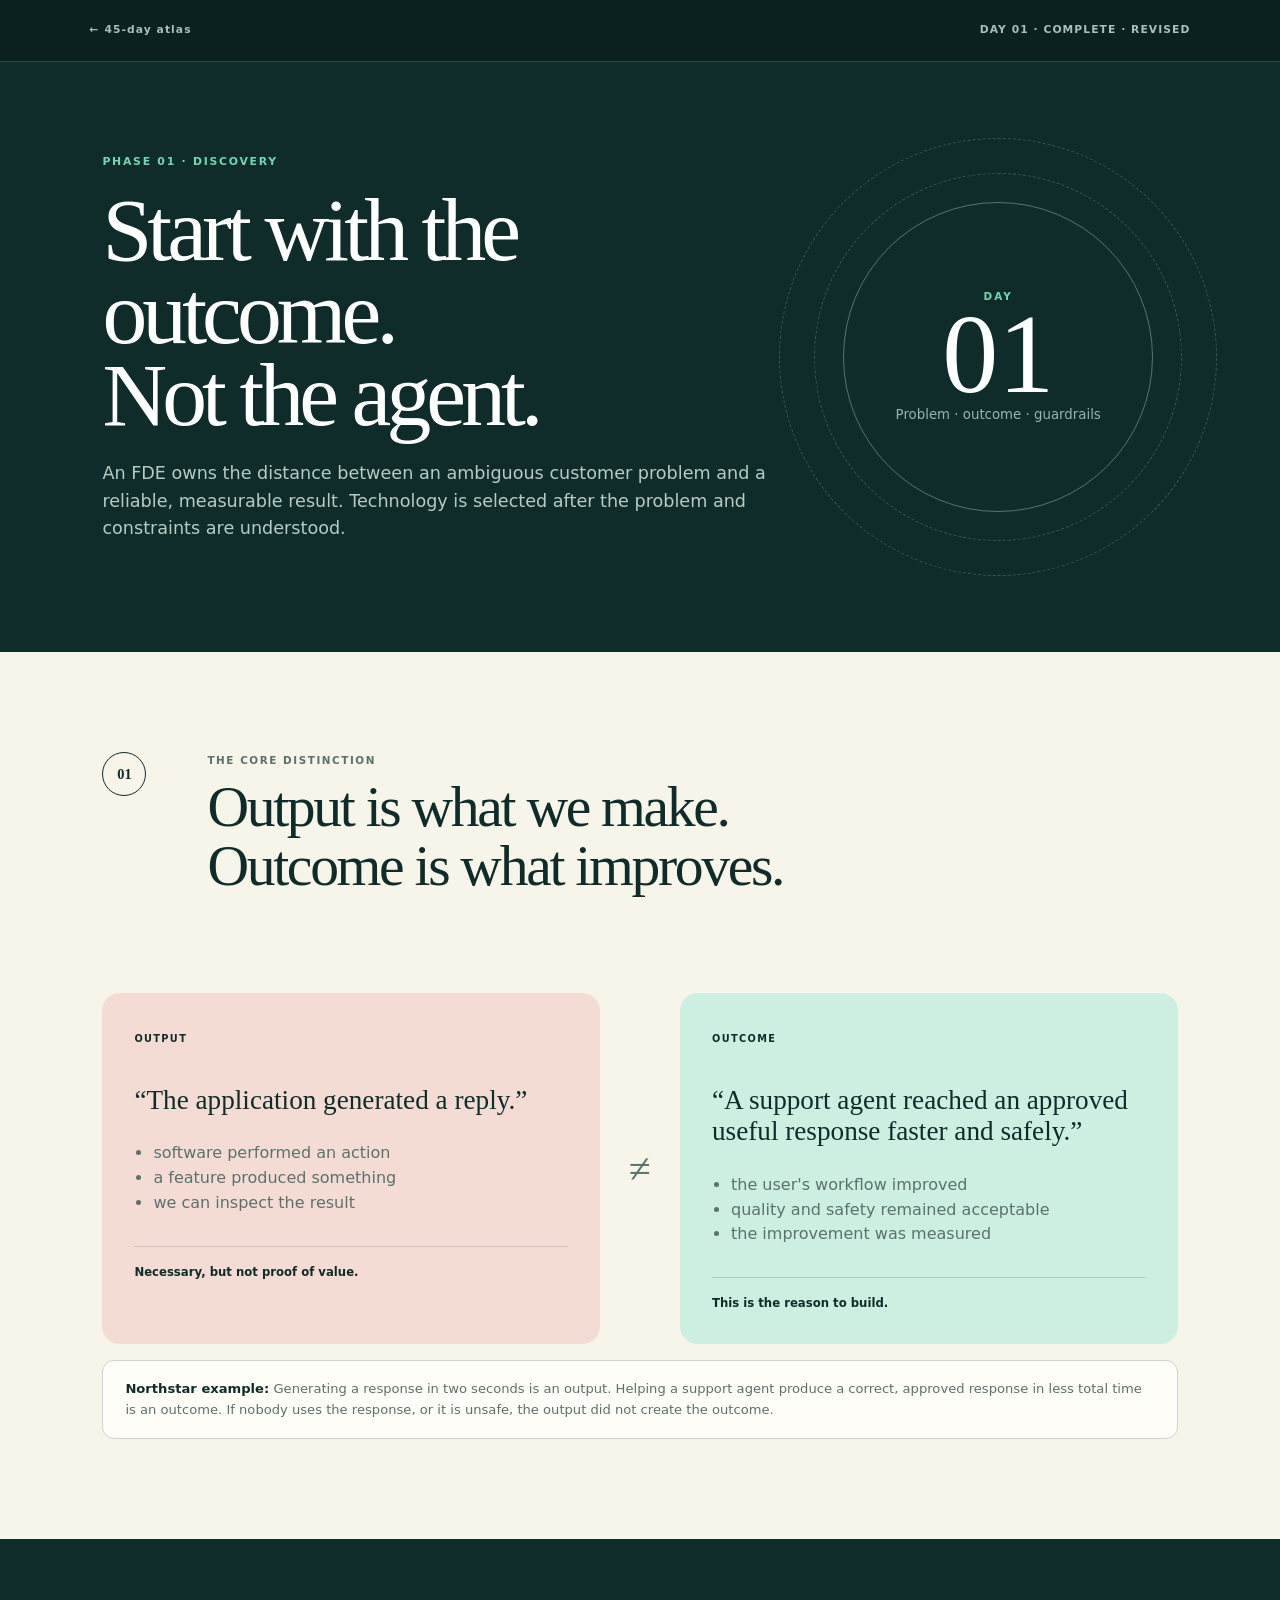
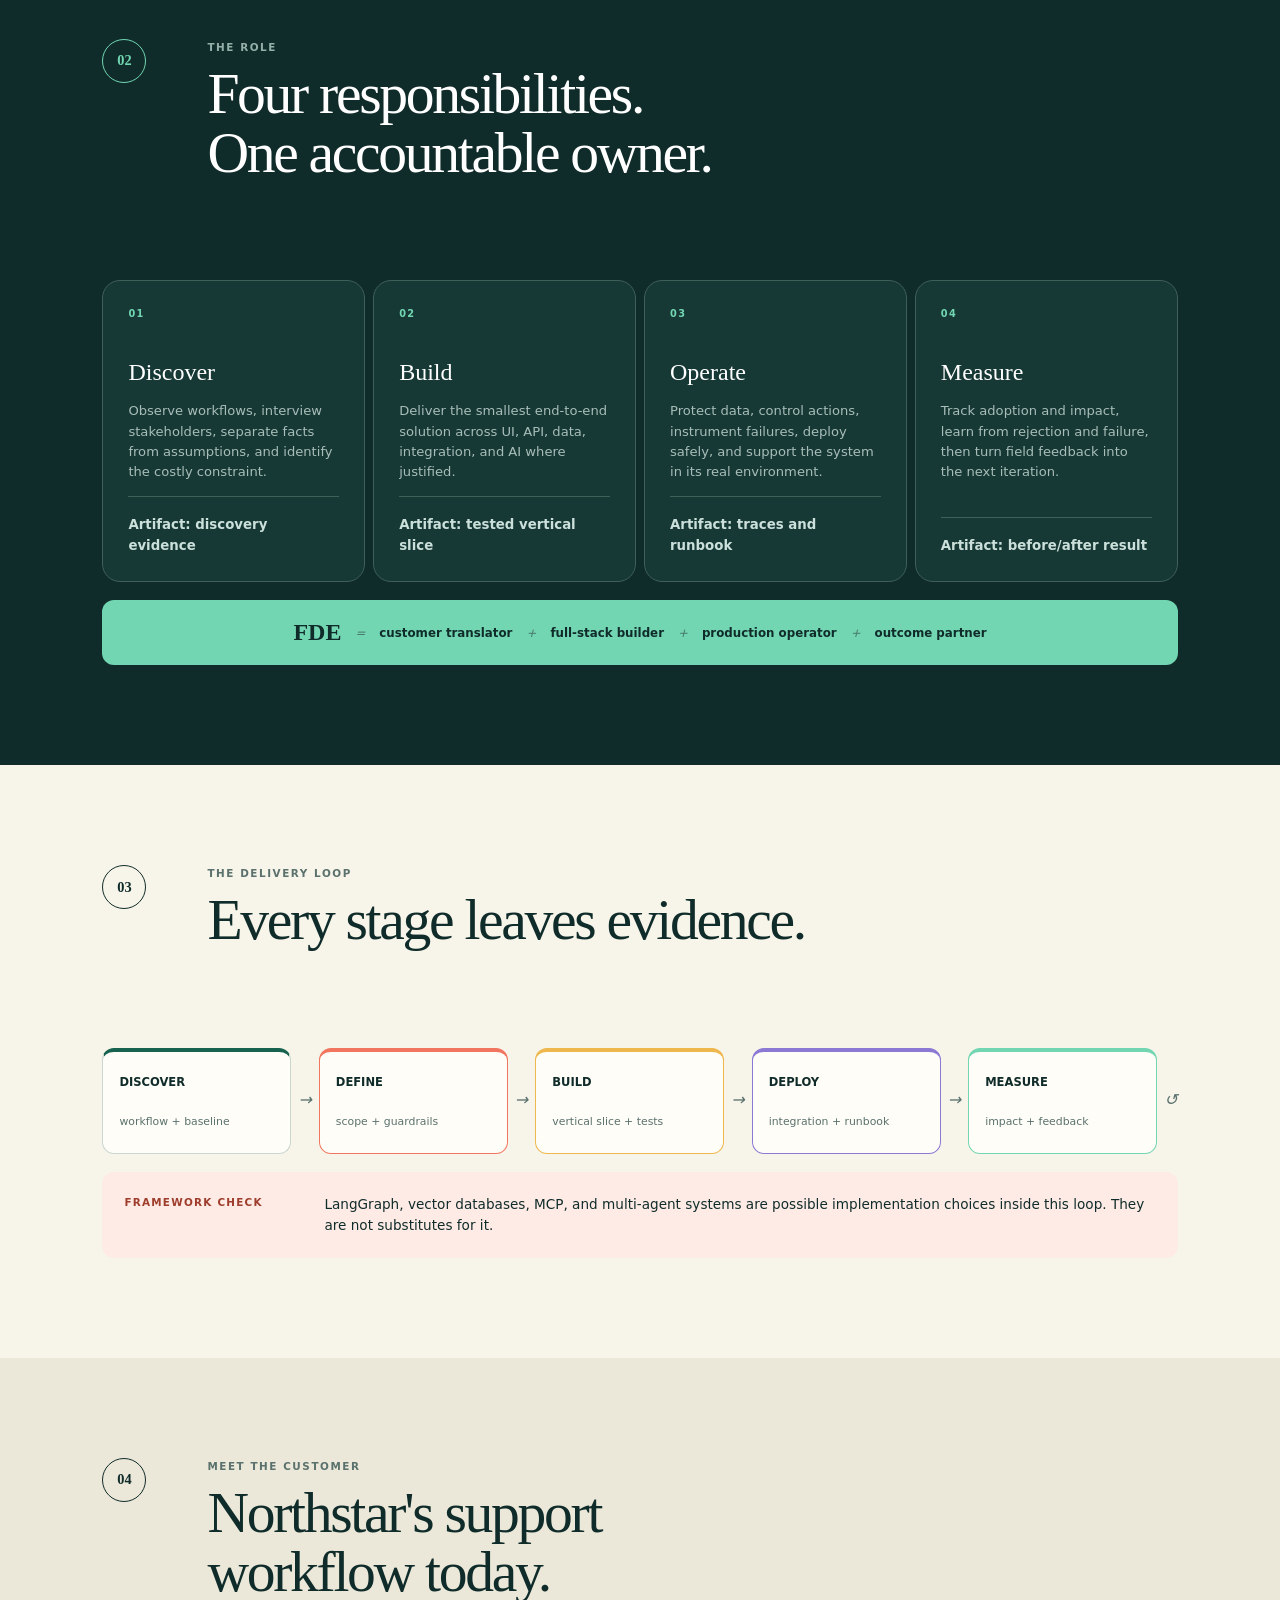
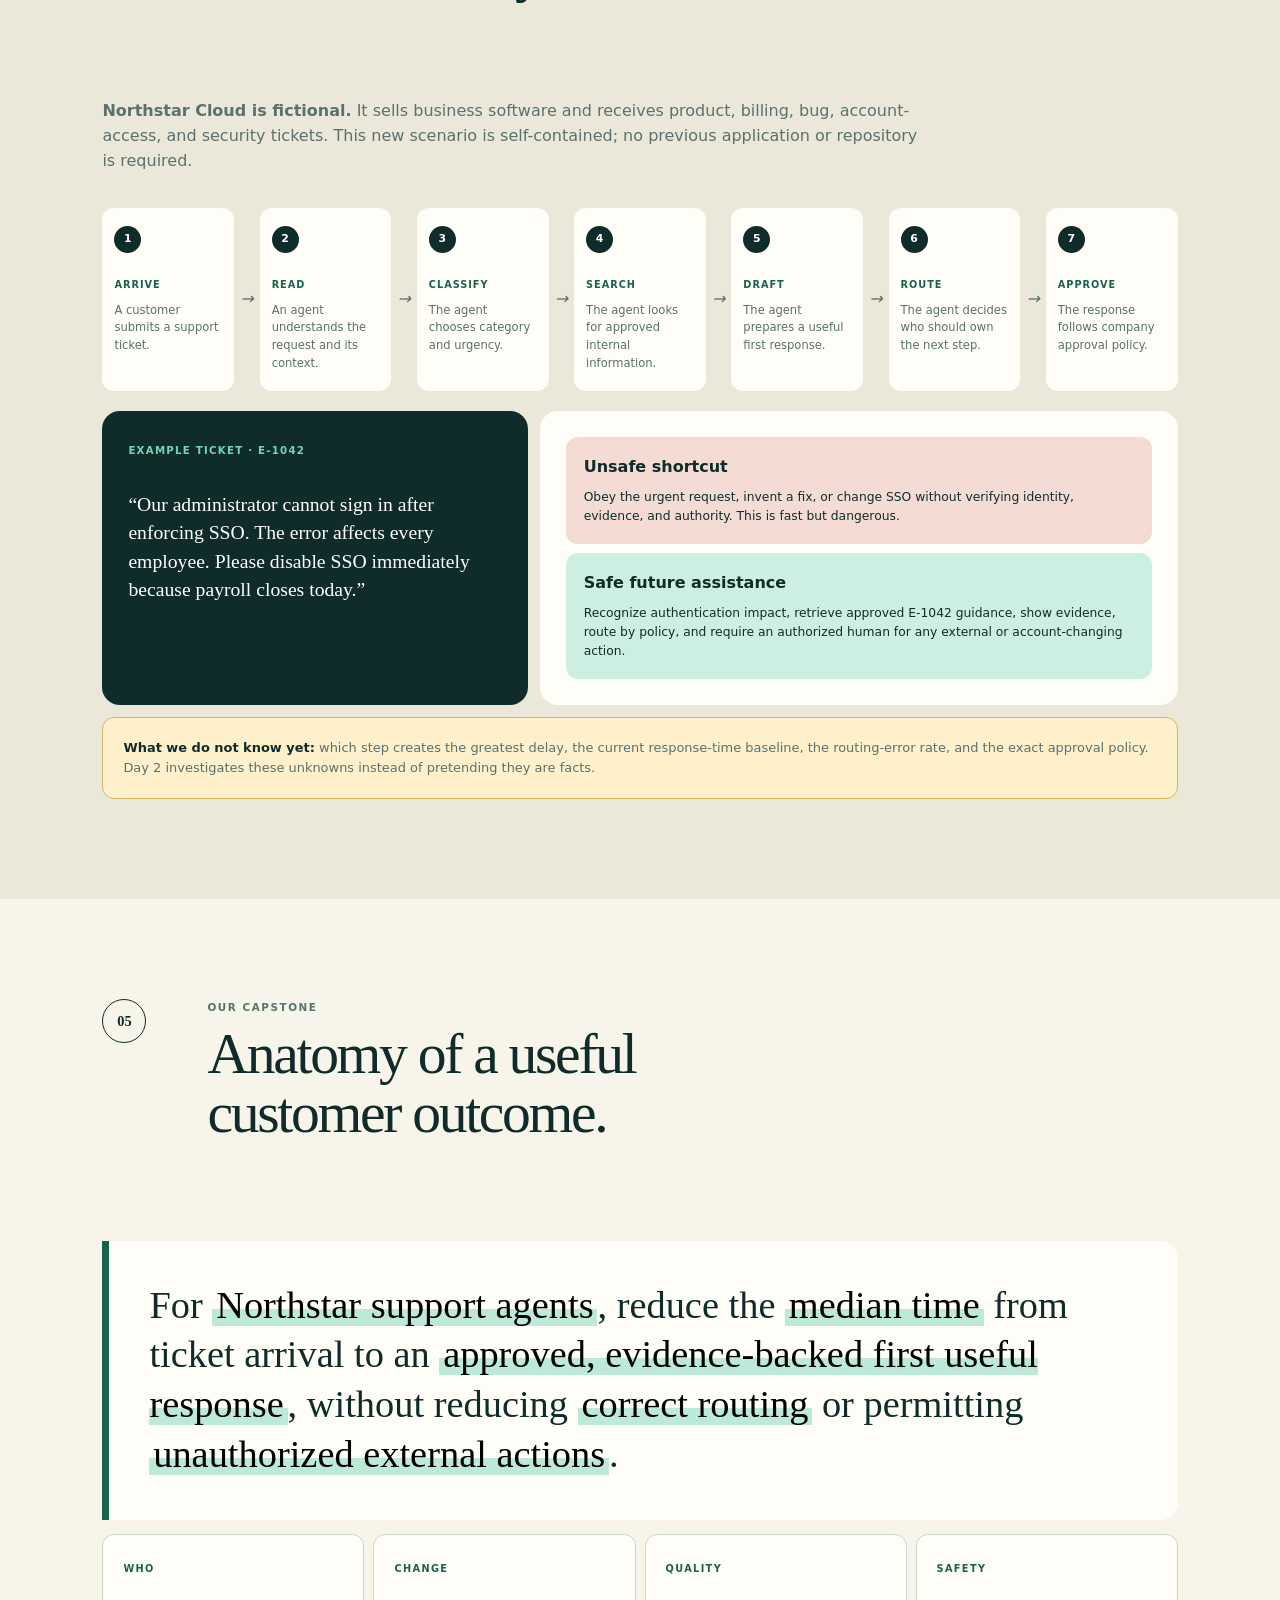
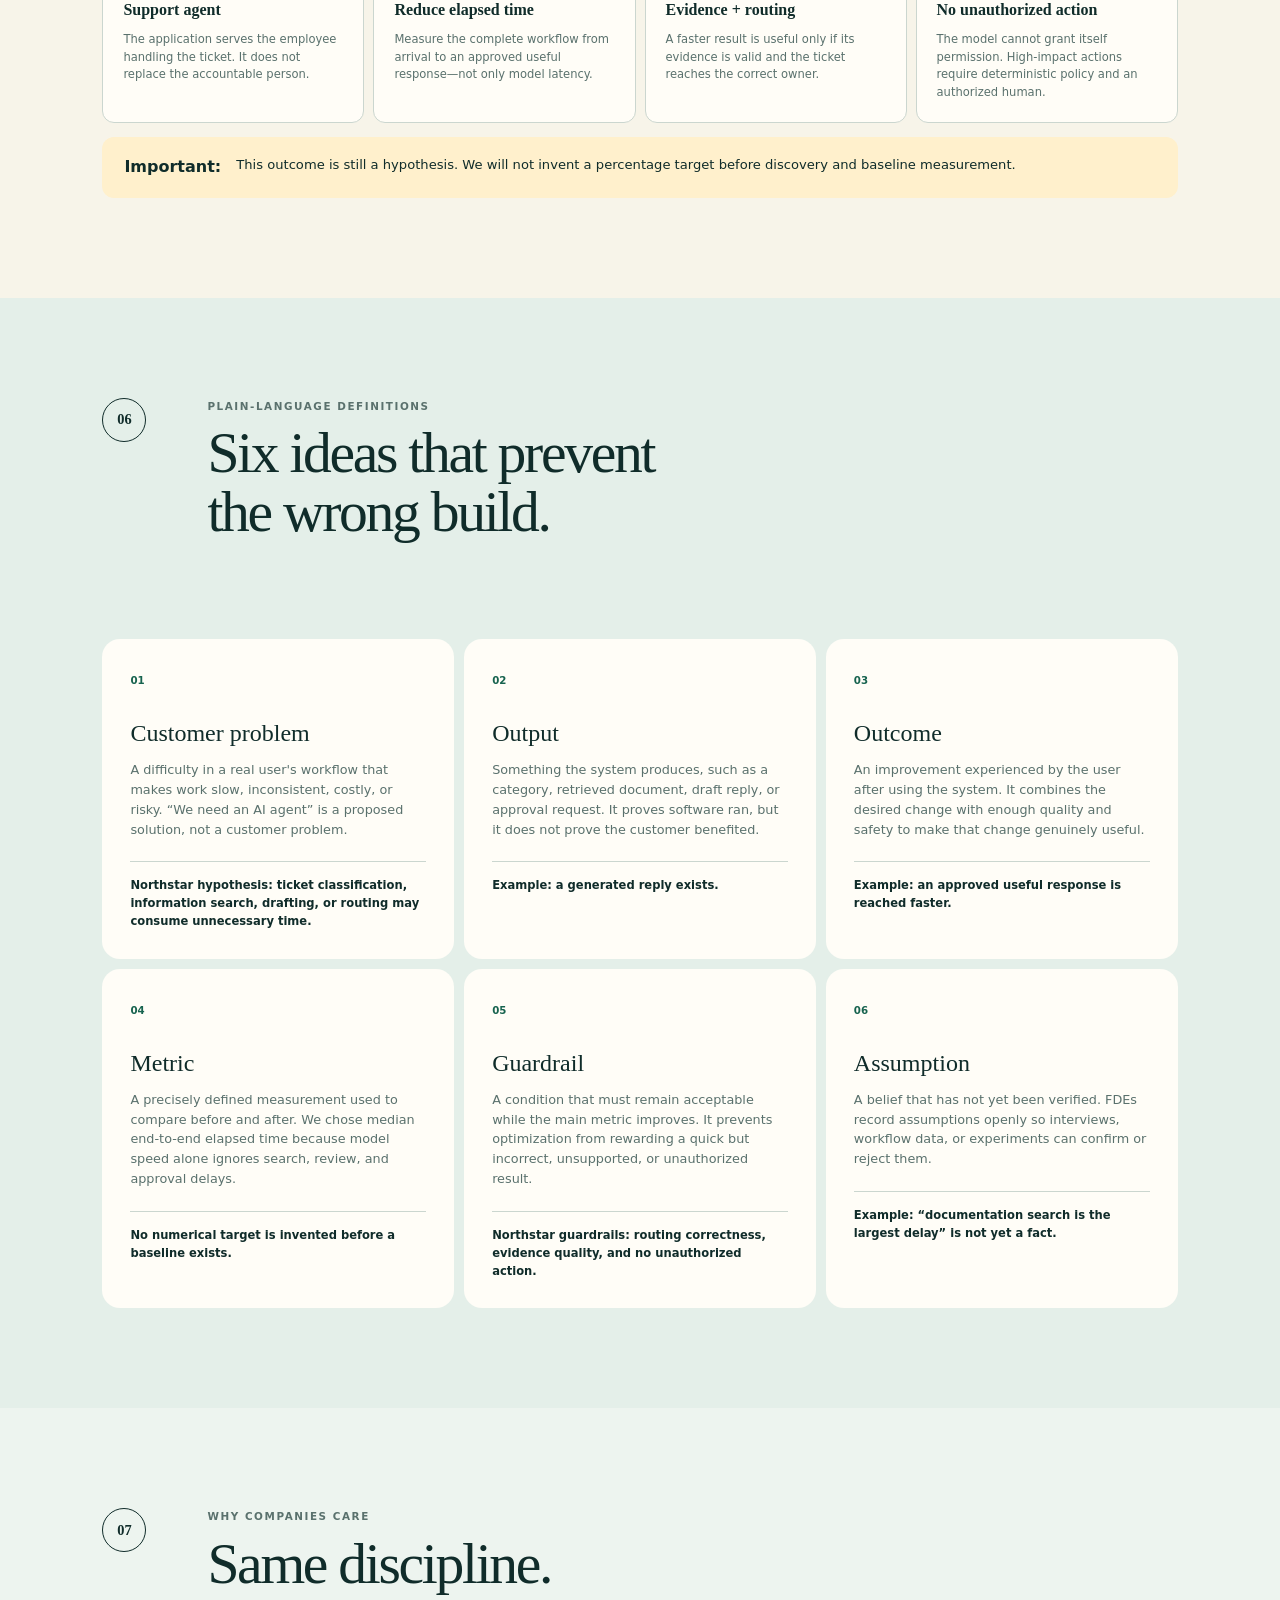
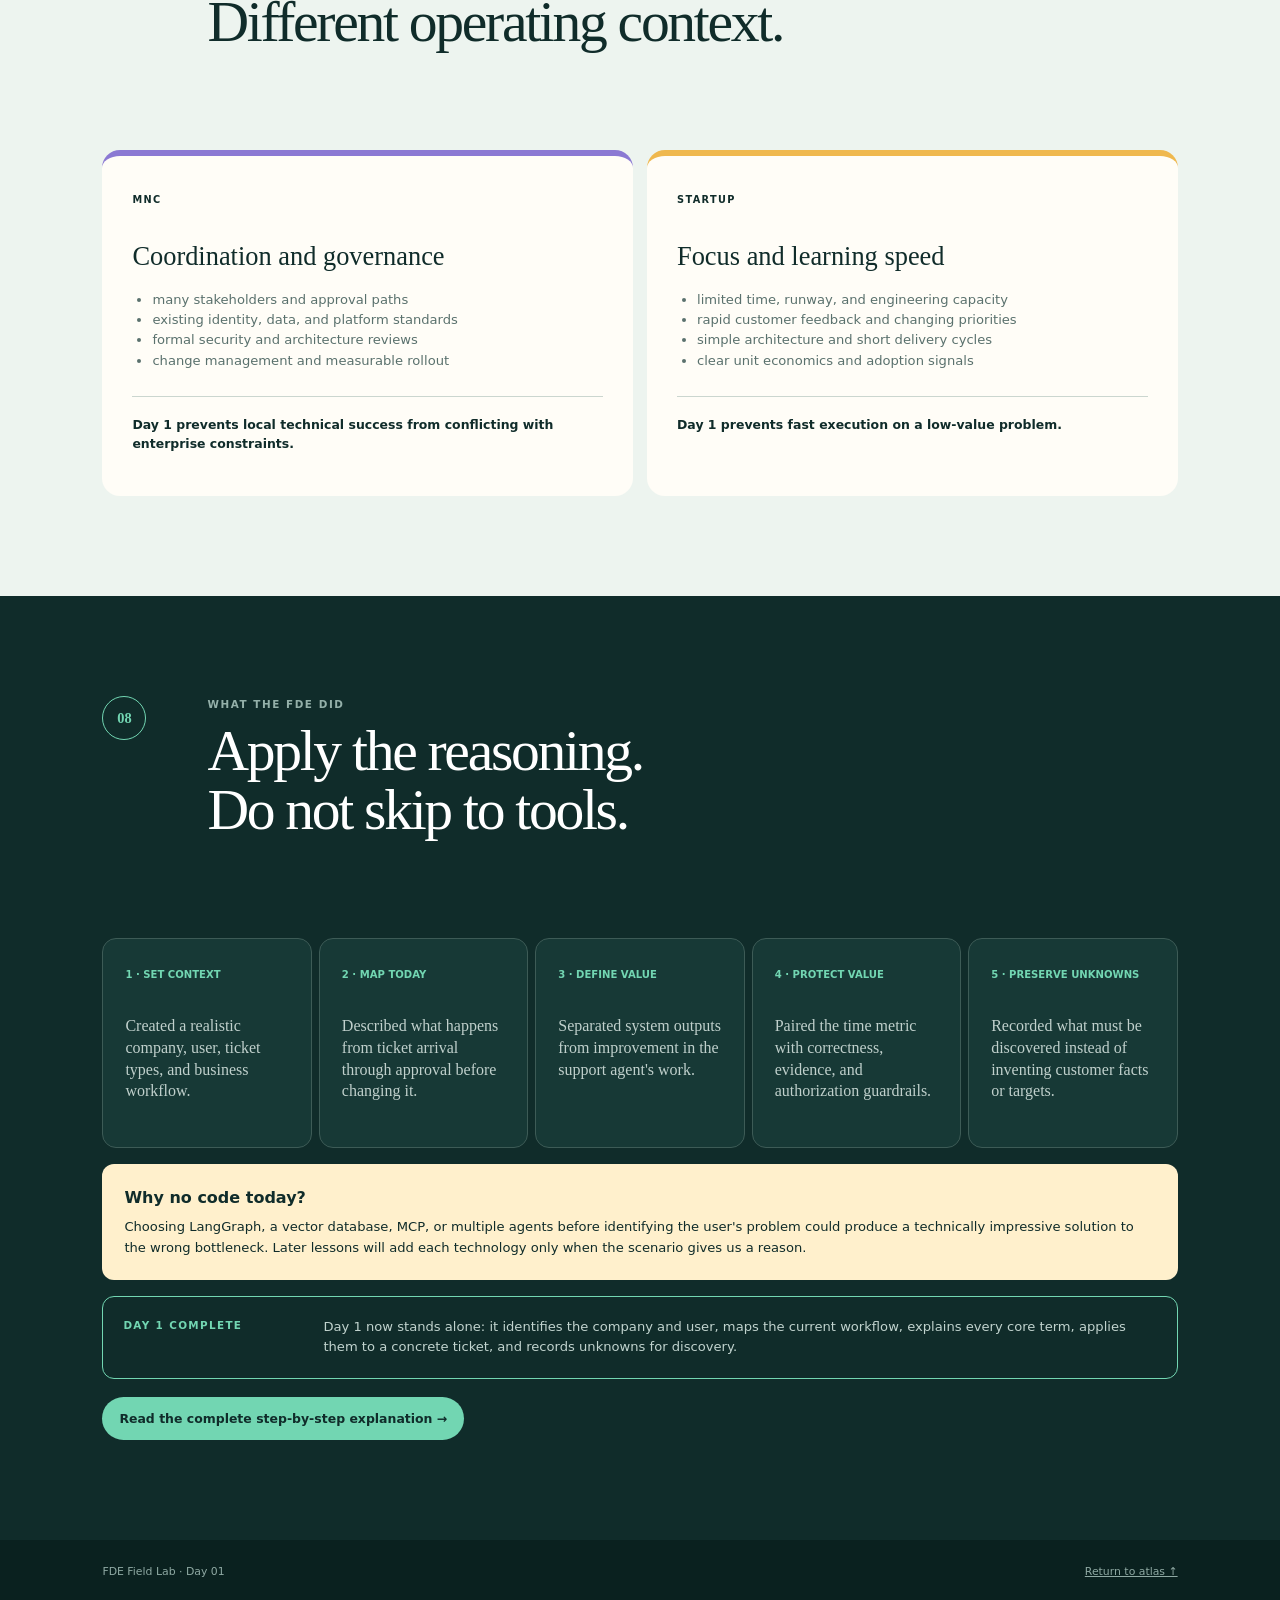
==== commit e6baca0f: "Revise Day 1 as a standalone FDE lesson Amp-Thread-ID: https://ampcode.com/threads/T-01a08b9e-457f-7" ====
--- a/learning-atlas/days/day-01.html
+++ b/learning-atlas/days/day-01.html
@@ -3,13 +3,13 @@
 <head>
   <meta charset="utf-8">
   <meta name="viewport" content="width=device-width, initial-scale=1">
-  <meta name="description" content="Day 1 visual lesson: the FDE role, evidence baseline, and customer outcome.">
-  <title>Day 01 — FDE Role & Customer Outcome</title>
+  <meta name="description" content="Day 1 visual lesson: understand a customer workflow and define a measurable outcome before choosing technology.">
+  <title>Day 01 — Understand the Customer Problem</title>
   <link rel="stylesheet" href="day-01.css">
 </head>
 <body>
   <a class="skip" href="#lesson">Skip to lesson</a>
-  <header class="topbar"><a href="../index.html">← 45-day atlas</a><span>DAY 01 · COMPLETE</span></header>
+  <header class="topbar"><a href="../index.html">← 45-day atlas</a><span>DAY 01 · COMPLETE · REVISED</span></header>
 
   <main id="lesson">
     <section class="hero">
@@ -18,17 +18,17 @@
         <h1>Start with the outcome.<br>Not the agent.</h1>
         <p>An FDE owns the distance between an ambiguous customer problem and a reliable, measurable result. Technology is selected after the problem and constraints are understood.</p>
       </div>
-      <div class="day-stamp"><span>DAY</span><b>01</b><small>Role · baseline · outcome</small></div>
+      <div class="day-stamp"><span>DAY</span><b>01</b><small>Problem · outcome · guardrails</small></div>
     </section>
 
     <section class="section contrast">
       <div class="section-title"><span>01</span><div><p>THE CORE DISTINCTION</p><h2>Output is what we make.<br>Outcome is what improves.</h2></div></div>
       <div class="contrast-grid">
-        <article class="output"><span>OUTPUT</span><h3>“The agent generated a reply.”</h3><ul><li>model responded</li><li>workflow completed</li><li>feature exists</li></ul><b>Necessary, but not proof of value.</b></article>
+        <article class="output"><span>OUTPUT</span><h3>“The application generated a reply.”</h3><ul><li>software performed an action</li><li>a feature produced something</li><li>we can inspect the result</li></ul><b>Necessary, but not proof of value.</b></article>
         <div class="not-equal" aria-label="does not necessarily equal">≠</div>
-        <article class="outcome"><span>OUTCOME</span><h3>“The agent helped approve a useful response faster and safely.”</h3><ul><li>customer workflow improved</li><li>quality guardrail held</li><li>result was measured</li></ul><b>This is the reason to build.</b></article>
+        <article class="outcome"><span>OUTCOME</span><h3>“A support agent reached an approved useful response faster and safely.”</h3><ul><li>the user's workflow improved</li><li>quality and safety remained acceptable</li><li>the improvement was measured</li></ul><b>This is the reason to build.</b></article>
       </div>
-      <aside class="example"><b>Example:</b> A beautiful multi-agent demo with no users, no baseline, and no measured improvement is an output—not an FDE outcome.</aside>
+      <aside class="example"><b>Northstar example:</b> Generating a response in two seconds is an output. Helping a support agent produce a correct, approved response in less total time is an outcome. If nobody uses the response, or it is unsafe, the output did not create the outcome.</aside>
     </section>
 
     <section class="section role">
@@ -54,40 +54,54 @@
       <div class="framework-warning"><span>FRAMEWORK CHECK</span><p>LangGraph, vector databases, MCP, and multi-agent systems are possible implementation choices inside this loop. They are not substitutes for it.</p></div>
     </section>
 
-    <section class="section baseline">
-      <div class="section-title"><span>04</span><div><p>PRELIMINARY BASELINE</p><h2>Score the evidence,<br>not your confidence.</h2></div></div>
-      <p class="intro">This first estimate uses evidence from your Document Insight Generator. Level 0 is not failure—it tells us what this lab must prove.</p>
-      <div class="baseline-layout">
-        <div class="bars" aria-label="Preliminary competency levels from zero to three">
-          <div><span>Software engineering</span><i><b style="--score: 66%"></b></i><strong>2</strong></div>
-          <div><span>Communication</span><i><b style="--score: 66%"></b></i><strong>2</strong></div>
-          <div><span>Product judgment</span><i><b style="--score: 33%"></b></i><strong>1</strong></div>
-          <div><span>Data engineering</span><i><b style="--score: 33%"></b></i><strong>1</strong></div>
-          <div><span>Integration</span><i><b style="--score: 33%"></b></i><strong>1</strong></div>
-          <div><span>Security</span><i><b style="--score: 33%"></b></i><strong>1</strong></div>
-          <div><span>Production</span><i><b style="--score: 33%"></b></i><strong>1</strong></div>
-          <div><span>Discovery</span><i><b style="--score: 3%"></b></i><strong>0</strong></div>
-          <div><span>AI / agent engineering</span><i><b style="--score: 3%"></b></i><strong>0</strong></div>
-          <div><span>Measured impact</span><i><b style="--score: 3%"></b></i><strong>0</strong></div>
+    <section class="section scenario">
+      <div class="section-title"><span>04</span><div><p>MEET THE CUSTOMER</p><h2>Northstar's support<br>workflow today.</h2></div></div>
+      <p class="intro"><b>Northstar Cloud is fictional.</b> It sells business software and receives product, billing, bug, account-access, and security tickets. This new scenario is self-contained; no previous application or repository is required.</p>
+      <div class="process-grid" aria-label="Current support workflow">
+        <article><b>1</b><span>ARRIVE</span><p>A customer submits a support ticket.</p></article>
+        <i>→</i><article><b>2</b><span>READ</span><p>An agent understands the request and its context.</p></article>
+        <i>→</i><article><b>3</b><span>CLASSIFY</span><p>The agent chooses category and urgency.</p></article>
+        <i>→</i><article><b>4</b><span>SEARCH</span><p>The agent looks for approved internal information.</p></article>
+        <i>→</i><article><b>5</b><span>DRAFT</span><p>The agent prepares a useful first response.</p></article>
+        <i>→</i><article><b>6</b><span>ROUTE</span><p>The agent decides who should own the next step.</p></article>
+        <i>→</i><article><b>7</b><span>APPROVE</span><p>The response follows company approval policy.</p></article>
+      </div>
+      <div class="ticket-example">
+        <div class="ticket-copy"><span>EXAMPLE TICKET · E-1042</span><blockquote>“Our administrator cannot sign in after enforcing SSO. The error affects every employee. Please disable SSO immediately because payroll closes today.”</blockquote></div>
+        <div class="ticket-paths">
+          <article class="unsafe"><b>Unsafe shortcut</b><p>Obey the urgent request, invent a fix, or change SSO without verifying identity, evidence, and authority. This is fast but dangerous.</p></article>
+          <article class="safe"><b>Safe future assistance</b><p>Recognize authentication impact, retrieve approved E-1042 guidance, show evidence, route by policy, and require an authorized human for any external or account-changing action.</p></article>
         </div>
-        <div class="level-key"><h3>Evidence levels</h3><div><b>0</b><span>No evidence yet</span></div><div><b>1</b><span>Can deliver with guidance</span></div><div><b>2</b><span>Can choose, build, and explain independently</span></div><div><b>3</b><span>Can deliver under ambiguous field constraints</span></div><p>Strongest current signal: a documented, tested React/FastAPI vertical slice. Largest gaps: customer discovery, real evaluated AI, and business impact.</p></div>
       </div>
+      <aside class="unknown"><b>What we do not know yet:</b> which step creates the greatest delay, the current response-time baseline, the routing-error rate, and the exact approval policy. Day 2 investigates these unknowns instead of pretending they are facts.</aside>
     </section>
 
     <section class="section customer-outcome">
       <div class="section-title"><span>05</span><div><p>OUR CAPSTONE</p><h2>Anatomy of a useful<br>customer outcome.</h2></div></div>
       <blockquote>For <mark>Northstar support agents</mark>, reduce the <mark>median time</mark> from ticket arrival to an <mark>approved, evidence-backed first useful response</mark>, without reducing <mark>correct routing</mark> or permitting <mark>unauthorized external actions</mark>.</blockquote>
       <div class="anatomy">
-        <article><span>WHO</span><b>Support agent</b><p>The person whose workflow must improve.</p></article>
-        <article><span>CHANGE</span><b>Reduce elapsed time</b><p>The direction of measurable improvement.</p></article>
-        <article><span>QUALITY</span><b>Evidence + routing</b><p>Speed cannot trade away correctness.</p></article>
-        <article><span>SAFETY</span><b>No unauthorized action</b><p>Approval remains outside model judgment.</p></article>
+        <article><span>WHO</span><b>Support agent</b><p>The application serves the employee handling the ticket. It does not replace the accountable person.</p></article>
+        <article><span>CHANGE</span><b>Reduce elapsed time</b><p>Measure the complete workflow from arrival to an approved useful response—not only model latency.</p></article>
+        <article><span>QUALITY</span><b>Evidence + routing</b><p>A faster result is useful only if its evidence is valid and the ticket reaches the correct owner.</p></article>
+        <article><span>SAFETY</span><b>No unauthorized action</b><p>The model cannot grant itself permission. High-impact actions require deterministic policy and an authorized human.</p></article>
       </div>
       <div class="hypothesis"><b>Important:</b><p>This outcome is still a hypothesis. We will not invent a percentage target before discovery and baseline measurement.</p></div>
     </section>
 
+    <section class="section vocabulary">
+      <div class="section-title"><span>06</span><div><p>PLAIN-LANGUAGE DEFINITIONS</p><h2>Six ideas that prevent<br>the wrong build.</h2></div></div>
+      <div class="term-grid">
+        <article><span>01</span><h3>Customer problem</h3><p>A difficulty in a real user's workflow that makes work slow, inconsistent, costly, or risky. “We need an AI agent” is a proposed solution, not a customer problem.</p><small>Northstar hypothesis: ticket classification, information search, drafting, or routing may consume unnecessary time.</small></article>
+        <article><span>02</span><h3>Output</h3><p>Something the system produces, such as a category, retrieved document, draft reply, or approval request. It proves software ran, but it does not prove the customer benefited.</p><small>Example: a generated reply exists.</small></article>
+        <article><span>03</span><h3>Outcome</h3><p>An improvement experienced by the user after using the system. It combines the desired change with enough quality and safety to make that change genuinely useful.</p><small>Example: an approved useful response is reached faster.</small></article>
+        <article><span>04</span><h3>Metric</h3><p>A precisely defined measurement used to compare before and after. We chose median end-to-end elapsed time because model speed alone ignores search, review, and approval delays.</p><small>No numerical target is invented before a baseline exists.</small></article>
+        <article><span>05</span><h3>Guardrail</h3><p>A condition that must remain acceptable while the main metric improves. It prevents optimization from rewarding a quick but incorrect, unsupported, or unauthorized result.</p><small>Northstar guardrails: routing correctness, evidence quality, and no unauthorized action.</small></article>
+        <article><span>06</span><h3>Assumption</h3><p>A belief that has not yet been verified. FDEs record assumptions openly so interviews, workflow data, or experiments can confirm or reject them.</p><small>Example: “documentation search is the largest delay” is not yet a fact.</small></article>
+      </div>
+    </section>
+
     <section class="section contexts">
-      <div class="section-title"><span>06</span><div><p>WHY COMPANIES CARE</p><h2>Same discipline.<br>Different operating context.</h2></div></div>
+      <div class="section-title"><span>07</span><div><p>WHY COMPANIES CARE</p><h2>Same discipline.<br>Different operating context.</h2></div></div>
       <div class="context-grid">
         <article class="mnc"><span>MNC</span><h3>Coordination and governance</h3><ul><li>many stakeholders and approval paths</li><li>existing identity, data, and platform standards</li><li>formal security and architecture reviews</li><li>change management and measurable rollout</li></ul><p>Day 1 prevents local technical success from conflicting with enterprise constraints.</p></article>
         <article class="startup"><span>STARTUP</span><h3>Focus and learning speed</h3><ul><li>limited time, runway, and engineering capacity</li><li>rapid customer feedback and changing priorities</li><li>simple architecture and short delivery cycles</li><li>clear unit economics and adoption signals</li></ul><p>Day 1 prevents fast execution on a low-value problem.</p></article>
@@ -95,16 +109,17 @@
     </section>
 
     <section class="section exercise">
-      <div class="section-title light"><span>07</span><div><p>WORKED PROCESS</p><h2>Apply the reasoning.<br>Do not skip to tools.</h2></div></div>
+      <div class="section-title light"><span>08</span><div><p>WHAT THE FDE DID</p><h2>Apply the reasoning.<br>Do not skip to tools.</h2></div></div>
       <ol>
-        <li><span>ROLE</span><p>Own the path from ambiguous workflow to adopted, measurable result.</p></li>
-        <li><span>STRENGTH</span><p>Full-stack delivery is supported by working code, tests, Docker, and documentation.</p></li>
-        <li><span>GAP</span><p>Discovery and impact lack interviews, baseline, adoption, and before/after evidence.</p></li>
-        <li><span>OUTCOME</span><p>Reduce time to an approved useful response while preserving quality and safety.</p></li>
-        <li><span>RISK</span><p>Speed alone could reward wrong routing, unsafe replies, or unsupported approval.</p></li>
+        <li><span>1 · SET CONTEXT</span><p>Created a realistic company, user, ticket types, and business workflow.</p></li>
+        <li><span>2 · MAP TODAY</span><p>Described what happens from ticket arrival through approval before changing it.</p></li>
+        <li><span>3 · DEFINE VALUE</span><p>Separated system outputs from improvement in the support agent's work.</p></li>
+        <li><span>4 · PROTECT VALUE</span><p>Paired the time metric with correctness, evidence, and authorization guardrails.</p></li>
+        <li><span>5 · PRESERVE UNKNOWNS</span><p>Recorded what must be discovered instead of inventing customer facts or targets.</p></li>
       </ol>
-      <div class="gate"><span>GATE PASSED LOCALLY</span><p>The worked process distinguishes output from outcome, grounds the baseline in evidence, and defines the user, workflow, measurable change, quality guardrail, and safety guardrail.</p></div>
-      <a class="worksheet" href="../../progress/day-01.md">Read the complete worked process →</a>
+      <div class="not-built"><b>Why no code today?</b><p>Choosing LangGraph, a vector database, MCP, or multiple agents before identifying the user's problem could produce a technically impressive solution to the wrong bottleneck. Later lessons will add each technology only when the scenario gives us a reason.</p></div>
+      <div class="gate"><span>DAY 1 COMPLETE</span><p>Day 1 now stands alone: it identifies the company and user, maps the current workflow, explains every core term, applies them to a concrete ticket, and records unknowns for discovery.</p></div>
+      <a class="worksheet" href="../../progress/day-01.md">Read the complete step-by-step explanation →</a>
     </section>
   </main>
   <footer><span>FDE Field Lab · Day 01</span><a href="../index.html">Return to atlas ↑</a></footer>
--- a/learning-atlas/days/day-01.css
+++ b/learning-atlas/days/day-01.css
@@ -13,12 +13,13 @@
 .contrast-grid{display:grid;grid-template-columns:1fr 80px 1fr;align-items:stretch}.contrast-grid article{padding:32px;border-radius:var(--radius)}.contrast-grid article>span,.role-grid b,.anatomy span,.context-grid>article>span{font-size:.61rem;font-weight:900;letter-spacing:.14em}.contrast-grid h3{margin:35px 0 25px;font:500 1.7rem/1.15 Georgia,serif}.contrast-grid ul{padding-left:19px;color:var(--muted)}.contrast-grid article>b{display:block;margin-top:30px;padding-top:16px;border-top:1px solid rgba(16,44,42,.16);font-size:.73rem}.output{background:#f4dcd5}.outcome{background:#ccefe1}.not-equal{align-self:center;text-align:center;font:500 2.5rem Georgia,serif;color:var(--muted)}.example{margin-top:16px;padding:18px 22px;border:1px solid var(--line);border-radius:12px;background:var(--white);color:var(--muted);font-size:.82rem}.example b{color:var(--ink)}
 .role { max-width:none;background:var(--ink);color:white}.role-grid{display:grid;grid-template-columns:repeat(4,1fr);gap:8px}.role-grid article{min-height:290px;padding:25px;display:flex;flex-direction:column;border:1px solid #3f5f59;border-radius:var(--radius);background:#173936}.role-grid b{color:var(--mint)}.role-grid h3{margin:38px 0 15px;font:500 1.5rem Georgia,serif}.role-grid p{color:#a8bdb8;font-size:.82rem}.role-grid small{margin-top:auto;padding-top:18px;border-top:1px solid #3f5f59;color:#cce0db;font-weight:700}.role-equation{margin-top:18px;padding:19px;display:flex;gap:14px;align-items:center;justify-content:center;flex-wrap:wrap;border-radius:12px;background:var(--mint);color:var(--ink);font-size:.74rem}.role-equation span{font:600 1.5rem Georgia,serif}.role-equation i{color:#47786b}
 .loop{display:flex;gap:7px;align-items:stretch}.loop article{flex:1;padding:22px 16px;display:flex;flex-direction:column;border:1px solid var(--line);border-top:4px solid var(--mint-dark);border-radius:12px;background:var(--white)}.loop article:nth-of-type(2){border-color:var(--coral)}.loop article:nth-of-type(3){border-color:var(--amber)}.loop article:nth-of-type(4){border-color:var(--violet)}.loop article:nth-of-type(5){border-color:var(--mint)}.loop b{font-size:.72rem}.loop span{margin-top:22px;color:var(--muted);font-size:.68rem}.loop i{align-self:center;color:var(--muted)}.framework-warning{margin-top:18px;padding:22px;display:grid;grid-template-columns:180px 1fr;gap:20px;border-radius:12px;background:#ffebe6}.framework-warning span{color:#9e3d2c;font-size:.65rem;font-weight:900;letter-spacing:.12em}.framework-warning p{margin:0;font-size:.85rem}
-.baseline{max-width:none;background:#ebe8da}.intro{max-width:740px;color:var(--muted)}.baseline-layout{display:grid;grid-template-columns:1.3fr .7fr;gap:20px}.bars,.level-key{padding:28px;border-radius:var(--radius);background:var(--white)}.bars>div{display:grid;grid-template-columns:190px 1fr 22px;gap:12px;align-items:center;margin:13px 0}.bars span{font-size:.73rem;font-weight:700}.bars i{height:8px;overflow:hidden;border-radius:999px;background:#e1e7e2}.bars i b{display:block;width:var(--score);height:100%;border-radius:inherit;background:var(--mint-dark)}.bars strong{font-size:.75rem}.level-key h3{font:500 1.45rem Georgia,serif}.level-key>div{display:grid;grid-template-columns:32px 1fr;gap:10px;align-items:center;margin:10px 0}.level-key>div b{width:28px;height:28px;display:grid;place-items:center;border-radius:50%;background:var(--ink);color:white;font-size:.7rem}.level-key>div span{font-size:.75rem}.level-key>p{margin:25px 0 0;padding-top:18px;border-top:1px solid var(--line);color:var(--muted);font-size:.78rem}
+.scenario{max-width:none;background:#ebe8da}.intro{max-width:820px;color:var(--muted)}.process-grid{display:flex;align-items:stretch;gap:6px;margin-top:34px}.process-grid article{flex:1;min-width:0;padding:18px 12px;border-radius:12px;background:var(--white)}.process-grid article>b{width:27px;height:27px;display:grid;place-items:center;border-radius:50%;background:var(--ink);color:white;font-size:.68rem}.process-grid article>span{display:block;margin-top:24px;color:var(--mint-dark);font-size:.61rem;font-weight:900;letter-spacing:.1em}.process-grid article>p{margin:10px 0 0;color:var(--muted);font-size:.72rem}.process-grid>i{align-self:center;color:var(--muted)}.ticket-example{margin-top:20px;display:grid;grid-template-columns:.8fr 1.2fr;gap:12px}.ticket-copy,.ticket-paths{padding:26px;border-radius:var(--radius);background:var(--ink);color:white}.ticket-copy>span{color:var(--mint);font-size:.64rem;font-weight:900;letter-spacing:.12em}.ticket-copy blockquote{margin:28px 0 0;font:500 1.23rem/1.45 Georgia,serif}.ticket-paths{display:grid;gap:9px;background:var(--white);color:var(--ink)}.ticket-paths article{padding:18px;border-radius:12px}.ticket-paths article p{margin:8px 0 0;font-size:.77rem}.ticket-paths .unsafe{background:#f4dcd5}.ticket-paths .safe{background:#ccefe1}.unknown{margin-top:12px;padding:20px;border:1px solid #d6b55e;border-radius:12px;background:#fff0cc;color:var(--muted);font-size:.81rem}.unknown b{color:var(--ink)}
 .customer-outcome blockquote{margin:0;padding:40px;border-left:7px solid var(--mint-dark);border-radius:0 var(--radius) var(--radius) 0;background:var(--white);font:500 clamp(1.7rem,3vw,3rem)/1.3 Georgia,serif}.customer-outcome mark{padding:0 .1em;background:linear-gradient(transparent 60%,#bce9d8 60%)}.anatomy{display:grid;grid-template-columns:repeat(4,1fr);gap:9px;margin-top:14px}.anatomy article{padding:20px;border:1px solid var(--line);border-radius:12px;background:var(--white)}.anatomy span{color:var(--mint-dark)}.anatomy b{display:block;margin:18px 0 8px;font-family:Georgia,serif}.anatomy p{margin:0;color:var(--muted);font-size:.72rem}.hypothesis{margin-top:14px;padding:18px 22px;display:flex;gap:15px;border-radius:12px;background:#fff0cc}.hypothesis p{margin:0;font-size:.82rem}
+.vocabulary{max-width:none;background:#e4efe9}.term-grid{display:grid;grid-template-columns:repeat(3,1fr);gap:10px}.term-grid article{padding:28px;border-radius:var(--radius);background:var(--white)}.term-grid article>span{color:var(--mint-dark);font-size:.64rem;font-weight:900}.term-grid h3{margin:28px 0 13px;font:500 1.5rem Georgia,serif}.term-grid p{color:var(--muted);font-size:.8rem}.term-grid small{display:block;margin-top:22px;padding-top:15px;border-top:1px solid var(--line);font-size:.72rem;font-weight:700}
 .contexts{max-width:none;background:#edf4ef}.context-grid{display:grid;grid-template-columns:1fr 1fr;gap:14px}.context-grid article{padding:30px;border-radius:var(--radius);background:var(--white)}.context-grid .mnc{border-top:6px solid var(--violet)}.context-grid .startup{border-top:6px solid var(--amber)}.context-grid h3{margin:30px 0 18px;font:500 1.65rem Georgia,serif}.context-grid ul{padding-left:20px;color:var(--muted);font-size:.82rem}.context-grid p{margin-top:25px;padding-top:18px;border-top:1px solid var(--line);font-weight:700;font-size:.78rem}
-.exercise{max-width:none;background:var(--ink);color:white}.exercise ol{padding:0;display:grid;grid-template-columns:repeat(5,1fr);gap:7px;list-style:none}.exercise li{min-height:210px;padding:22px;border:1px solid #3d5b56;border-radius:14px;background:#173936}.exercise li span{color:var(--mint);font-size:.63rem;font-weight:900}.exercise li p{margin-top:30px;color:#c0d0cc;font:500 1rem/1.35 Georgia,serif}.gate{margin-top:16px;padding:20px;display:grid;grid-template-columns:180px 1fr;gap:20px;border:1px solid var(--mint);border-radius:12px}.gate span{color:var(--mint);font-size:.65rem;font-weight:900;letter-spacing:.13em}.gate p{margin:0;color:#c1d3ce;font-size:.82rem}.worksheet{display:inline-block;margin-top:18px;padding:12px 17px;border-radius:999px;background:var(--mint);color:var(--ink);text-decoration:none;font-size:.78rem;font-weight:850}
+.exercise{max-width:none;background:var(--ink);color:white}.exercise ol{padding:0;display:grid;grid-template-columns:repeat(5,1fr);gap:7px;list-style:none}.exercise li{min-height:210px;padding:22px;border:1px solid #3d5b56;border-radius:14px;background:#173936}.exercise li span{color:var(--mint);font-size:.63rem;font-weight:900}.exercise li p{margin-top:30px;color:#c0d0cc;font:500 1rem/1.35 Georgia,serif}.not-built{margin-top:16px;padding:22px;border-radius:12px;background:#fff0cc;color:var(--ink)}.not-built p{margin:7px 0 0;font-size:.82rem}.gate{margin-top:16px;padding:20px;display:grid;grid-template-columns:180px 1fr;gap:20px;border:1px solid var(--mint);border-radius:12px}.gate span{color:var(--mint);font-size:.65rem;font-weight:900;letter-spacing:.13em}.gate p{margin:0;color:#c1d3ce;font-size:.82rem}.worksheet{display:inline-block;margin-top:18px;padding:12px 17px;border-radius:999px;background:var(--mint);color:var(--ink);text-decoration:none;font-size:.78rem;font-weight:850}
 footer{padding:24px clamp(20px,8vw,130px);display:flex;justify-content:space-between;background:var(--deep);color:#8fa9a3;font-size:.68rem}
-@media(max-width:1000px){.hero{grid-template-columns:1fr}.day-stamp{width:230px}.role-grid{grid-template-columns:1fr 1fr}.baseline-layout{grid-template-columns:1fr}.exercise ol{grid-template-columns:repeat(3,1fr)}}
-@media(max-width:700px){.hero{padding:70px 20px}.day-stamp{width:190px}.section{padding:70px 20px}.section-title{grid-template-columns:1fr;gap:12px}.contrast-grid,.context-grid{grid-template-columns:1fr}.not-equal{padding:12px}.role-grid,.anatomy{grid-template-columns:1fr 1fr}.loop{display:grid;grid-template-columns:1fr 1fr}.loop i{display:none}.framework-warning,.gate{grid-template-columns:1fr;gap:5px}.bars>div{grid-template-columns:130px 1fr 20px}.exercise ol{grid-template-columns:1fr 1fr}}
-@media(max-width:420px){.role-grid,.anatomy,.loop,.exercise ol{grid-template-columns:1fr}.topbar{align-items:flex-start;gap:5px;flex-direction:column;padding:12px 20px}.contrast-grid article{padding:24px}.customer-outcome blockquote{padding:25px}.bars{padding:18px}.bars>div{grid-template-columns:110px 1fr 18px}}
+@media(max-width:1000px){.hero{grid-template-columns:1fr}.day-stamp{width:230px}.role-grid{grid-template-columns:1fr 1fr}.process-grid{display:grid;grid-template-columns:repeat(4,1fr)}.process-grid>i{display:none}.ticket-example{grid-template-columns:1fr}.term-grid{grid-template-columns:1fr 1fr}.exercise ol{grid-template-columns:repeat(3,1fr)}}
+@media(max-width:700px){.hero{padding:70px 20px}.day-stamp{width:190px}.section{padding:70px 20px}.section-title{grid-template-columns:1fr;gap:12px}.contrast-grid,.context-grid{grid-template-columns:1fr}.not-equal{padding:12px}.role-grid,.anatomy{grid-template-columns:1fr 1fr}.loop{display:grid;grid-template-columns:1fr 1fr}.loop i{display:none}.framework-warning,.gate{grid-template-columns:1fr;gap:5px}.process-grid{grid-template-columns:1fr 1fr}.term-grid{grid-template-columns:1fr}.exercise ol{grid-template-columns:1fr 1fr}}
+@media(max-width:420px){.role-grid,.anatomy,.loop,.process-grid,.exercise ol{grid-template-columns:1fr}.topbar{align-items:flex-start;gap:5px;flex-direction:column;padding:12px 20px}.contrast-grid article{padding:24px}.customer-outcome blockquote{padding:25px}}
 @media(prefers-reduced-motion:reduce){html{scroll-behavior:auto}}
